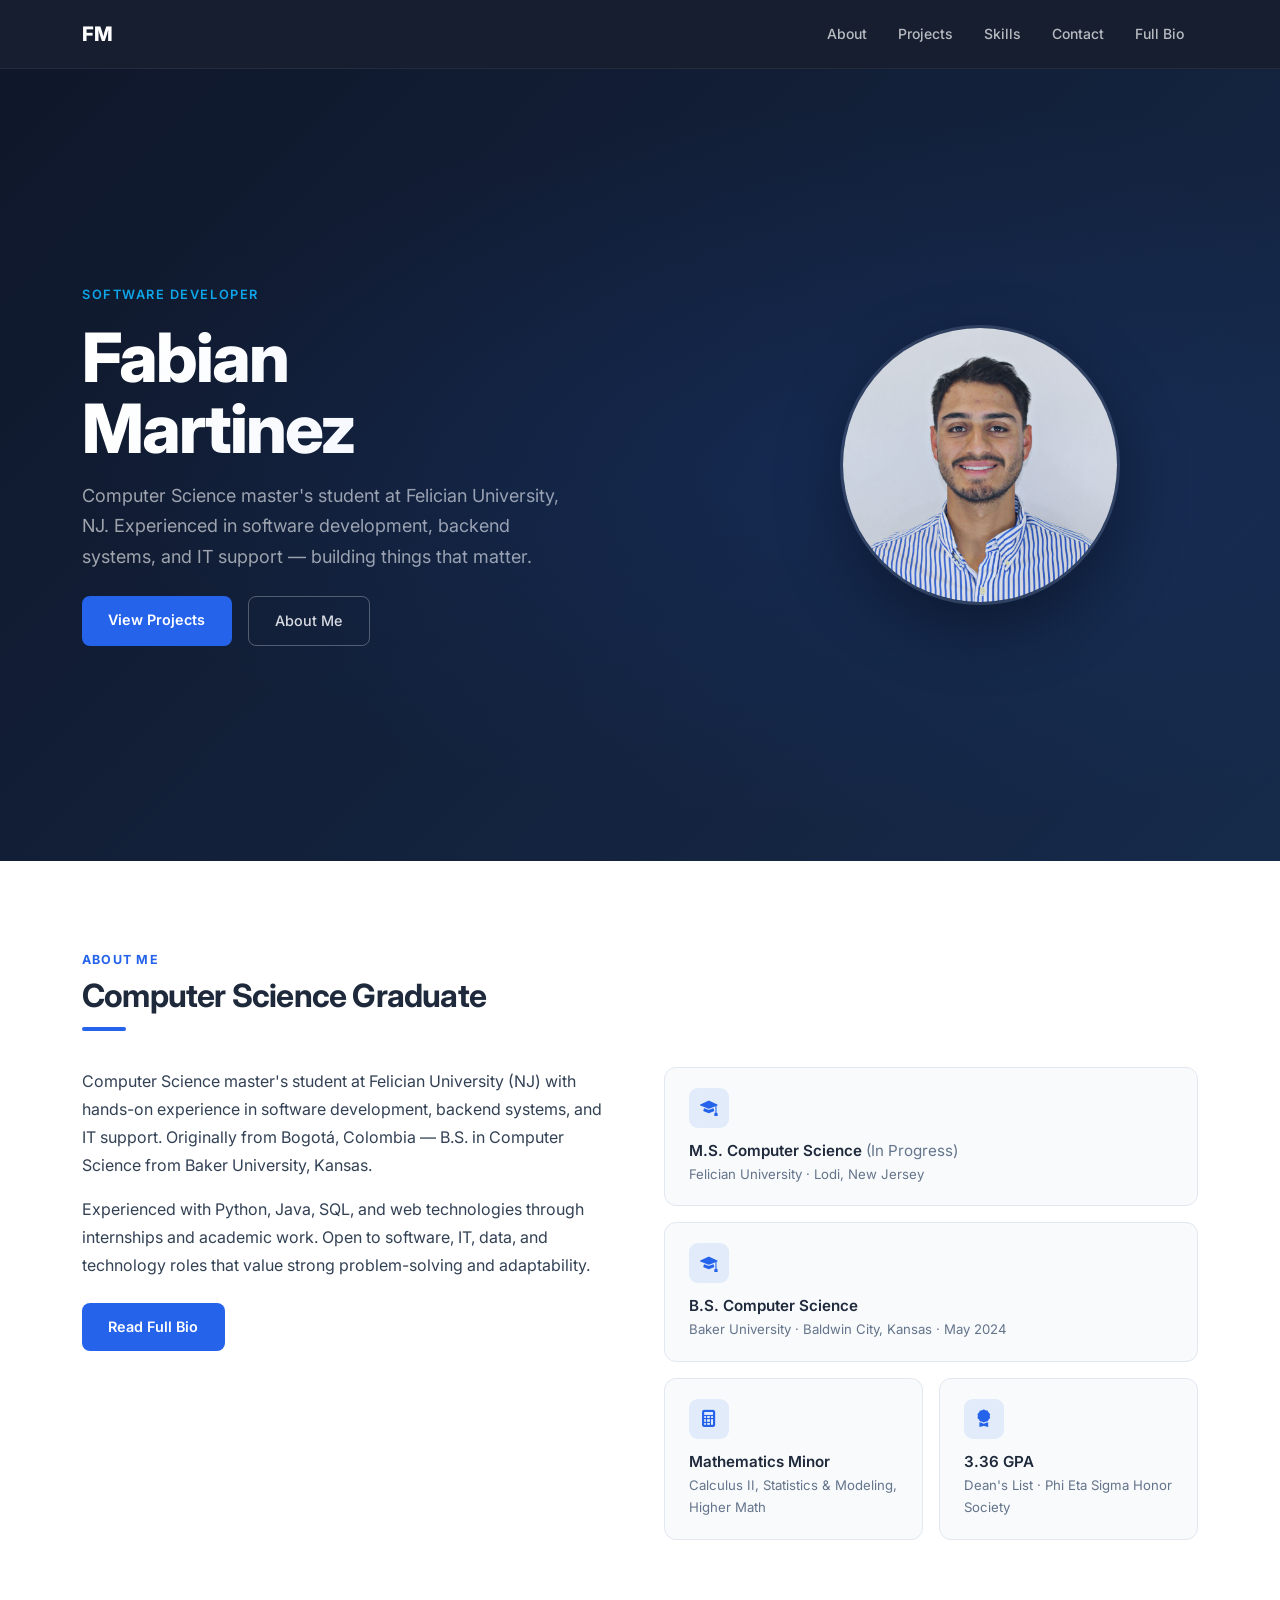
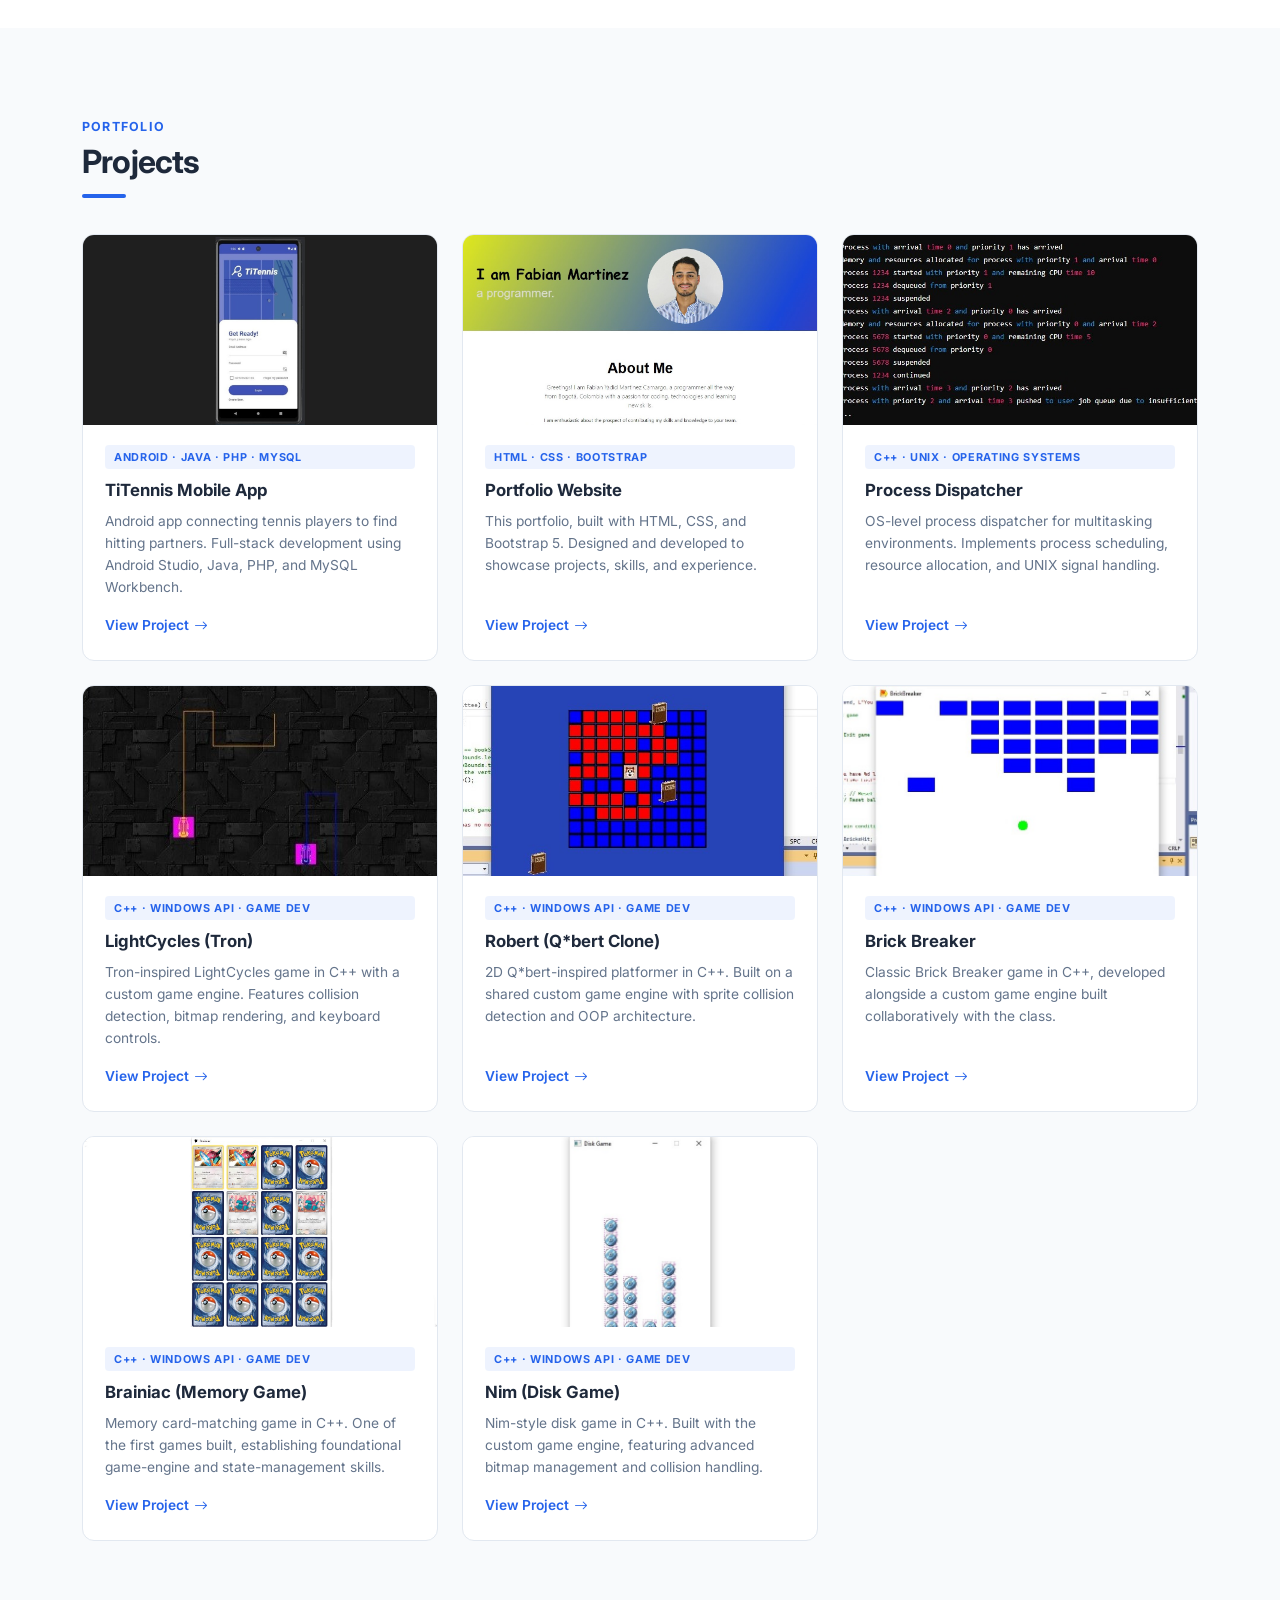
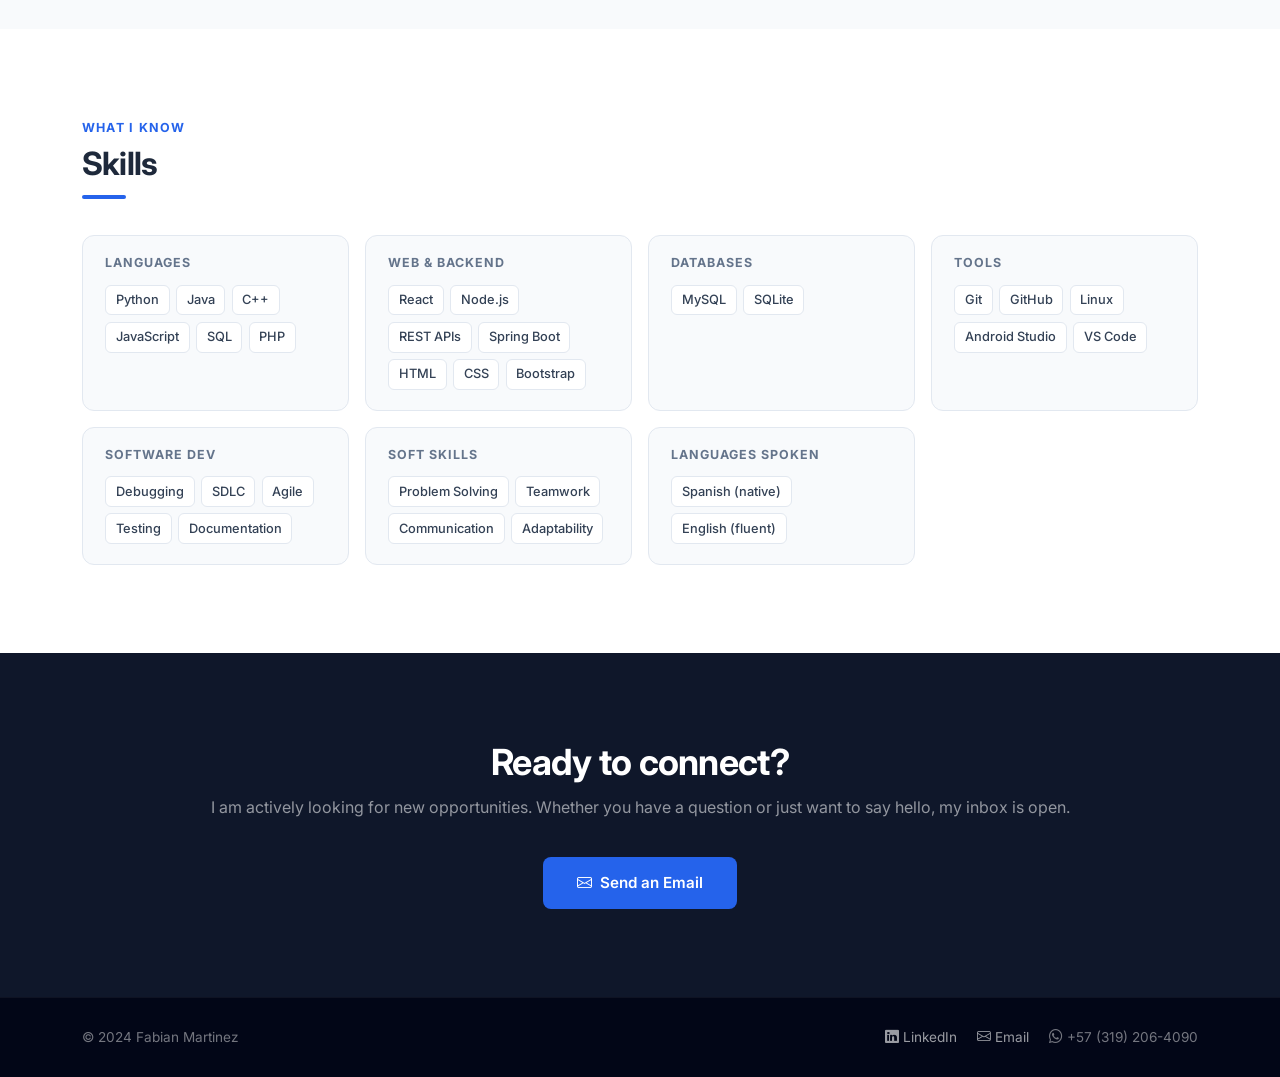
==== index.html @ b70476b0 "Updated Portfolio" ====
<!DOCTYPE html>
<html lang="en">
<head>
  <meta charset="UTF-8">
  <meta name="viewport" content="width=device-width, initial-scale=1.0">
  <title>Fabian Martinez | Software Developer</title>
  <link href="https://cdn.jsdelivr.net/npm/bootstrap@5.3.3/dist/css/bootstrap.min.css" rel="stylesheet"
    integrity="sha384-QWTKZyjpPEjISv5WaRU9OFeRpok6YctnYmDr5pNlyT2bRjXh0JMhjY6hW+ALEwIH" crossorigin="anonymous">
  <link rel="stylesheet" href="https://cdn.jsdelivr.net/npm/bootstrap-icons@1.11.3/font/bootstrap-icons.min.css">
  <link rel="stylesheet" href="./css/style.css">
</head>
<body>

<!-- ── Navbar ─────────────────────────────── -->
<nav class="navbar navbar-expand-lg sticky-top site-nav">
  <div class="container">
    <a class="navbar-brand" href="index.html">FM</a>
    <button class="navbar-toggler border-0" type="button" data-bs-toggle="collapse"
      data-bs-target="#mainNav" aria-controls="mainNav" aria-expanded="false" aria-label="Toggle navigation">
      <span class="navbar-toggler-icon"></span>
    </button>
    <div class="collapse navbar-collapse" id="mainNav">
      <ul class="navbar-nav ms-auto gap-1">
        <li class="nav-item"><a class="nav-link" href="#about">About</a></li>
        <li class="nav-item"><a class="nav-link" href="#projects">Projects</a></li>
        <li class="nav-item"><a class="nav-link" href="#skills">Skills</a></li>
        <li class="nav-item"><a class="nav-link" href="#contact">Contact</a></li>
        <li class="nav-item"><a class="nav-link" href="About.html">Full Bio</a></li>
      </ul>
    </div>
  </div>
</nav>

<!-- ── Hero ──────────────────────────────── -->
<section class="hero" id="home">
  <div class="container">
    <div class="row align-items-center g-5">
      <div class="col-lg-7 order-lg-1 order-2">
        <span class="hero-eyebrow">Software Developer</span>
        <h1>Fabian<br>Martinez</h1>
        <p class="hero-subtitle">Computer Science master's student at Felician University, NJ. Experienced in software development, backend systems, and IT support — building things that matter.</p>
        <div class="d-flex flex-wrap gap-3 mt-4">
          <a href="#projects" class="btn-primary-custom">View Projects</a>
          <a href="About.html" class="btn-outline-custom">About Me</a>
        </div>
      </div>
      <div class="col-lg-5 order-lg-2 order-1 text-center">
        <img src="images/FMartinez.jpg" alt="Fabian Martinez" class="hero-img">
      </div>
    </div>
  </div>
</section>

<!-- ── About ─────────────────────────────── -->
<section class="about-section" id="about">
  <div class="container">
    <span class="section-eyebrow">About Me</span>
    <h2 class="section-title">Computer Science Graduate</h2>
    <div class="section-divider"></div>
    <div class="row g-5 align-items-start">
      <div class="col-lg-6">
        <p class="about-intro">Computer Science master's student at Felician University (NJ) with hands-on experience in software development, backend systems, and IT support. Originally from Bogotá, Colombia — B.S. in Computer Science from Baker University, Kansas.</p>
        <p class="about-intro">Experienced with Python, Java, SQL, and web technologies through internships and academic work. Open to software, IT, data, and technology roles that value strong problem-solving and adaptability.</p>
        <a href="About.html" class="btn-primary-custom mt-2">Read Full Bio</a>
      </div>
      <div class="col-lg-6">
        <div class="row g-3">
          <div class="col-12">
            <div class="credential-card">
              <div class="credential-icon">
                <i class="bi bi-mortarboard-fill"></i>
              </div>
              <h4>M.S. Computer Science <span style="font-weight:400; color:var(--text-muted);">(In Progress)</span></h4>
              <p>Felician University · Lodi, New Jersey</p>
            </div>
          </div>
          <div class="col-12">
            <div class="credential-card">
              <div class="credential-icon">
                <i class="bi bi-mortarboard-fill"></i>
              </div>
              <h4>B.S. Computer Science</h4>
              <p>Baker University · Baldwin City, Kansas · May 2024</p>
            </div>
          </div>
          <div class="col-sm-6">
            <div class="credential-card">
              <div class="credential-icon">
                <i class="bi bi-calculator-fill"></i>
              </div>
              <h4>Mathematics Minor</h4>
              <p>Calculus II, Statistics & Modeling, Higher Math</p>
            </div>
          </div>
          <div class="col-sm-6">
            <div class="credential-card">
              <div class="credential-icon">
                <i class="bi bi-award-fill"></i>
              </div>
              <h4>3.36 GPA</h4>
              <p>Dean's List · Phi Eta Sigma Honor Society</p>
            </div>
          </div>
        </div>
      </div>
    </div>
  </div>
</section>

<!-- ── Projects ───────────────────────────── -->
<section class="projects-section" id="projects">
  <div class="container">
    <span class="section-eyebrow">Portfolio</span>
    <h2 class="section-title">Projects</h2>
    <div class="section-divider"></div>
    <div class="row g-4">

      <!-- TiTennis -->
      <div class="col-sm-6 col-lg-4">
        <div class="project-card">
          <img src="images/TiTenis/login1.jpeg" alt="TiTennis Mobile App" class="project-card-img">
          <div class="project-card-body">
            <span class="project-tag">Android · Java · PHP · MySQL</span>
            <h3>TiTennis Mobile App</h3>
            <p>Android app connecting tennis players to find hitting partners. Full-stack development using Android Studio, Java, PHP, and MySQL Workbench.</p>
            <a href="./App.html" class="project-card-link">View Project <i class="bi bi-arrow-right"></i></a>
          </div>
        </div>
      </div>

      <!-- Portfolio Website -->
      <div class="col-sm-6 col-lg-4">
        <div class="project-card">
          <img src="images/WebPage.jpeg" alt="Portfolio Website" class="project-card-img">
          <div class="project-card-body">
            <span class="project-tag">HTML · CSS · Bootstrap</span>
            <h3>Portfolio Website</h3>
            <p>This portfolio, built with HTML, CSS, and Bootstrap 5. Designed and developed to showcase projects, skills, and experience.</p>
            <a href="./Webpage.html" class="project-card-link">View Project <i class="bi bi-arrow-right"></i></a>
          </div>
        </div>
      </div>

      <!-- Process Dispatcher -->
      <div class="col-sm-6 col-lg-4">
        <div class="project-card">
          <img src="images/Dispatcher.jpeg" alt="Process Dispatcher" class="project-card-img">
          <div class="project-card-body">
            <span class="project-tag">C++ · Unix · Operating Systems</span>
            <h3>Process Dispatcher</h3>
            <p>OS-level process dispatcher for multitasking environments. Implements process scheduling, resource allocation, and UNIX signal handling.</p>
            <a href="./Dispatcher.html" class="project-card-link">View Project <i class="bi bi-arrow-right"></i></a>
          </div>
        </div>
      </div>

      <!-- Tron -->
      <div class="col-sm-6 col-lg-4">
        <div class="project-card">
          <img src="images/Tron.jpeg" alt="LightCycles Game" class="project-card-img">
          <div class="project-card-body">
            <span class="project-tag">C++ · Windows API · Game Dev</span>
            <h3>LightCycles (Tron)</h3>
            <p>Tron-inspired LightCycles game in C++ with a custom game engine. Features collision detection, bitmap rendering, and keyboard controls.</p>
            <a href="./Tron.html" class="project-card-link">View Project <i class="bi bi-arrow-right"></i></a>
          </div>
        </div>
      </div>

      <!-- Robert -->
      <div class="col-sm-6 col-lg-4">
        <div class="project-card">
          <img src="images/Robert.jpeg" alt="Robert Q*bert Clone" class="project-card-img">
          <div class="project-card-body">
            <span class="project-tag">C++ · Windows API · Game Dev</span>
            <h3>Robert (Q*bert Clone)</h3>
            <p>2D Q*bert-inspired platformer in C++. Built on a shared custom game engine with sprite collision detection and OOP architecture.</p>
            <a href="./Robert.html" class="project-card-link">View Project <i class="bi bi-arrow-right"></i></a>
          </div>
        </div>
      </div>

      <!-- Brick -->
      <div class="col-sm-6 col-lg-4">
        <div class="project-card">
          <img src="images/Brick.jpeg" alt="Brick Breaker" class="project-card-img">
          <div class="project-card-body">
            <span class="project-tag">C++ · Windows API · Game Dev</span>
            <h3>Brick Breaker</h3>
            <p>Classic Brick Breaker game in C++, developed alongside a custom game engine built collaboratively with the class.</p>
            <a href="./Brick.html" class="project-card-link">View Project <i class="bi bi-arrow-right"></i></a>
          </div>
        </div>
      </div>

      <!-- Brainiac -->
      <div class="col-sm-6 col-lg-4">
        <div class="project-card">
          <img src="images/match.jpeg" alt="Brainiac Memory Game" class="project-card-img">
          <div class="project-card-body">
            <span class="project-tag">C++ · Windows API · Game Dev</span>
            <h3>Brainiac (Memory Game)</h3>
            <p>Memory card-matching game in C++. One of the first games built, establishing foundational game-engine and state-management skills.</p>
            <a href="./Brainiac.html" class="project-card-link">View Project <i class="bi bi-arrow-right"></i></a>
          </div>
        </div>
      </div>

      <!-- Nim / Disk -->
      <div class="col-sm-6 col-lg-4">
        <div class="project-card">
          <img src="images/disk.jpeg" alt="Nim Disk Game" class="project-card-img">
          <div class="project-card-body">
            <span class="project-tag">C++ · Windows API · Game Dev</span>
            <h3>Nim (Disk Game)</h3>
            <p>Nim-style disk game in C++. Built with the custom game engine, featuring advanced bitmap management and collision handling.</p>
            <a href="./Disk.html" class="project-card-link">View Project <i class="bi bi-arrow-right"></i></a>
          </div>
        </div>
      </div>

    </div>
  </div>
</section>

<!-- ── Skills ─────────────────────────────── -->
<section class="skills-section" id="skills">
  <div class="container">
    <span class="section-eyebrow">What I Know</span>
    <h2 class="section-title">Skills</h2>
    <div class="section-divider"></div>
    <div class="row g-3">
      <div class="col-sm-6 col-lg-3">
        <div class="skill-group">
          <h4>Languages</h4>
          <ul class="skill-list">
            <li>Python</li><li>Java</li><li>C++</li><li>JavaScript</li><li>SQL</li><li>PHP</li>
          </ul>
        </div>
      </div>
      <div class="col-sm-6 col-lg-3">
        <div class="skill-group">
          <h4>Web & Backend</h4>
          <ul class="skill-list">
            <li>React</li><li>Node.js</li><li>REST APIs</li><li>Spring Boot</li><li>HTML</li><li>CSS</li><li>Bootstrap</li>
          </ul>
        </div>
      </div>
      <div class="col-sm-6 col-lg-3">
        <div class="skill-group">
          <h4>Databases</h4>
          <ul class="skill-list">
            <li>MySQL</li><li>SQLite</li>
          </ul>
        </div>
      </div>
      <div class="col-sm-6 col-lg-3">
        <div class="skill-group">
          <h4>Tools</h4>
          <ul class="skill-list">
            <li>Git</li><li>GitHub</li><li>Linux</li><li>Android Studio</li><li>VS Code</li>
          </ul>
        </div>
      </div>
      <div class="col-sm-6 col-lg-3">
        <div class="skill-group">
          <h4>Software Dev</h4>
          <ul class="skill-list">
            <li>Debugging</li><li>SDLC</li><li>Agile</li><li>Testing</li><li>Documentation</li>
          </ul>
        </div>
      </div>
      <div class="col-sm-6 col-lg-3">
        <div class="skill-group">
          <h4>Soft Skills</h4>
          <ul class="skill-list">
            <li>Problem Solving</li><li>Teamwork</li><li>Communication</li><li>Adaptability</li>
          </ul>
        </div>
      </div>
      <div class="col-sm-6 col-lg-3">
        <div class="skill-group">
          <h4>Languages Spoken</h4>
          <ul class="skill-list">
            <li>Spanish (native)</li><li>English (fluent)</li>
          </ul>
        </div>
      </div>
    </div>
  </div>
</section>

<!-- ── Contact ────────────────────────────── -->
<section class="contact-section" id="contact">
  <div class="container">
    <h2>Ready to connect?</h2>
    <p>I am actively looking for new opportunities. Whether you have a question or just want to say hello, my inbox is open.</p>
    <a href="mailto:fabianmartinezcamargo81@gmail.com" class="btn-contact">
      <i class="bi bi-envelope me-2"></i>Send an Email
    </a>
  </div>
</section>

<!-- ── Footer ─────────────────────────────── -->
<footer class="site-footer">
  <div class="container">
    <div class="footer-grid">
      <span>© 2024 Fabian Martinez</span>
      <div class="footer-links">
        <a href="https://www.linkedin.com/in/fabian-martinez-camargo-32357427b" target="_blank" rel="noopener">
          <i class="bi bi-linkedin me-1"></i>LinkedIn
        </a>
        <a href="mailto:fabianmartinezcamargo81@gmail.com">
          <i class="bi bi-envelope me-1"></i>Email
        </a>
        <span><i class="bi bi-whatsapp me-1"></i>+57 (319) 206-4090</span>
      </div>
    </div>
  </div>
</footer>

<script src="https://cdn.jsdelivr.net/npm/bootstrap@5.3.3/dist/js/bootstrap.bundle.min.js"
  integrity="sha384-YvpcrYf0tY3lHB60NNkmXc4s9bIOgUxi8T/jzmmbgxkiMr+9iS1YDKl5bDXQP5" crossorigin="anonymous"></script>
</body>
</html>
---- css/style.css ----
@import url('https://fonts.googleapis.com/css2?family=Inter:wght@300;400;500;600;700;800&family=Fira+Code:wght@400;500&display=swap');

/* ── Variables ─────────────────────────────── */
:root {
  --primary:      #2563eb;
  --primary-dark: #1d4ed8;
  --accent:       #0ea5e9;
  --dark:         #0f172a;
  --dark-2:       #1e293b;
  --text:         #334155;
  --text-muted:   #64748b;
  --bg:           #ffffff;
  --bg-alt:       #f8fafc;
  --border:       #e2e8f0;
  --radius:       0.75rem;
  --shadow-sm:    0 1px 3px rgba(0,0,0,.08), 0 1px 2px rgba(0,0,0,.04);
  --shadow:       0 4px 6px rgba(0,0,0,.07), 0 2px 4px rgba(0,0,0,.04);
  --shadow-lg:    0 10px 25px rgba(0,0,0,.1), 0 4px 10px rgba(0,0,0,.05);
  --transition:   0.2s ease;
}

/* ── Base ──────────────────────────────────── */
*, *::before, *::after { box-sizing: border-box; }
html { scroll-behavior: smooth; }

body {
  font-family: 'Inter', system-ui, sans-serif;
  color: var(--text);
  background: var(--bg);
  line-height: 1.7;
  -webkit-font-smoothing: antialiased;
}

/* ── Navbar ────────────────────────────────── */
.site-nav {
  background: rgba(15, 23, 42, 0.97);
  backdrop-filter: blur(8px);
  border-bottom: 1px solid rgba(255,255,255,.06);
  padding: 0.75rem 0;
  z-index: 1030;
}

.site-nav .navbar-brand {
  font-weight: 800;
  font-size: 1.25rem;
  color: #fff !important;
  letter-spacing: -0.02em;
}

.site-nav .nav-link {
  color: rgba(255,255,255,.7) !important;
  font-size: 0.875rem;
  font-weight: 500;
  padding: 0.4rem 0.85rem !important;
  border-radius: 6px;
  transition: color var(--transition), background var(--transition);
}

.site-nav .nav-link:hover {
  color: #fff !important;
  background: rgba(255,255,255,.08);
}

/* ── Hero Section ─────────────────────────── */
.hero {
  background: linear-gradient(135deg, #0f172a 0%, #162a4a 50%, #0f172a 100%);
  background-size: 200% 200%;
  animation: hero-gradient 14s ease infinite;
  min-height: 88vh;
  display: flex;
  align-items: center;
  padding: 5rem 0;
  position: relative;
  overflow: hidden;
}

.hero::before {
  content: '';
  position: absolute;
  inset: 0;
  background: radial-gradient(ellipse at 70% 50%, rgba(37,99,235,.12) 0%, transparent 65%);
  pointer-events: none;
}

@keyframes hero-gradient {
  0%   { background-position: 0% 50%; }
  50%  { background-position: 100% 50%; }
  100% { background-position: 0% 50%; }
}

.hero-eyebrow {
  color: var(--accent);
  font-size: 0.8rem;
  font-weight: 600;
  letter-spacing: 0.12em;
  text-transform: uppercase;
  margin-bottom: 1rem;
  display: block;
}

.hero h1 {
  font-size: clamp(2.5rem, 5.5vw, 4.25rem);
  font-weight: 800;
  color: #fff;
  line-height: 1.05;
  letter-spacing: -0.03em;
  margin: 0;
}

.hero .hero-subtitle {
  font-size: clamp(0.95rem, 1.8vw, 1.125rem);
  color: rgba(255,255,255,.6);
  font-weight: 400;
  margin-top: 1rem;
  max-width: 480px;
  line-height: 1.7;
}

.hero-img {
  width: 240px;
  height: 240px;
  object-fit: cover;
  border-radius: 50%;
  border: 3px solid rgba(255,255,255,.12);
  box-shadow: 0 24px 64px rgba(0,0,0,.45);
}

@media (min-width: 992px) {
  .hero-img { width: 280px; height: 280px; }
}

/* ── Shared Button Styles ─────────────────── */
.btn-primary-custom {
  display: inline-block;
  background: var(--primary);
  color: #fff !important;
  border: none;
  padding: 0.72rem 1.65rem;
  border-radius: 8px;
  font-weight: 600;
  font-size: 0.9rem;
  text-decoration: none;
  transition: background var(--transition), transform var(--transition), box-shadow var(--transition);
}

.btn-primary-custom:hover {
  background: var(--primary-dark);
  transform: translateY(-1px);
  box-shadow: 0 4px 14px rgba(37,99,235,.35);
}

.btn-outline-custom {
  display: inline-block;
  background: transparent;
  color: rgba(255,255,255,.85) !important;
  border: 1px solid rgba(255,255,255,.28);
  padding: 0.72rem 1.65rem;
  border-radius: 8px;
  font-weight: 500;
  font-size: 0.9rem;
  text-decoration: none;
  transition: background var(--transition), border-color var(--transition);
}

.btn-outline-custom:hover {
  background: rgba(255,255,255,.09);
  border-color: rgba(255,255,255,.5);
  color: #fff !important;
}

.btn-github-custom {
  display: inline-flex;
  align-items: center;
  gap: 0.5rem;
  background: rgba(255,255,255,.08);
  color: rgba(255,255,255,.85) !important;
  border: 1px solid rgba(255,255,255,.18);
  padding: 0.6rem 1.35rem;
  border-radius: 8px;
  font-weight: 500;
  font-size: 0.875rem;
  text-decoration: none;
  transition: background var(--transition);
}

.btn-github-custom:hover {
  background: rgba(255,255,255,.15);
  color: #fff !important;
}

.btn-back-custom {
  display: inline-flex;
  align-items: center;
  gap: 0.4rem;
  color: rgba(255,255,255,.65) !important;
  text-decoration: none;
  font-size: 0.875rem;
  font-weight: 500;
  padding: 0.4rem 0;
  transition: color var(--transition);
  margin-bottom: 1.5rem;
}

.btn-back-custom:hover { color: #fff !important; }

/* ── Section Shared ───────────────────────── */
.section-eyebrow {
  display: block;
  color: var(--primary);
  font-size: 0.78rem;
  font-weight: 700;
  letter-spacing: 0.1em;
  text-transform: uppercase;
  margin-bottom: 0.4rem;
}

.section-title {
  font-size: clamp(1.5rem, 3vw, 2rem);
  font-weight: 700;
  color: var(--dark-2);
  letter-spacing: -0.025em;
  margin-bottom: 0;
}

.section-divider {
  width: 44px;
  height: 4px;
  background: var(--primary);
  border-radius: 2px;
  margin: 0.75rem 0 2.25rem;
}

/* ── About Section (index) ───────────────── */
.about-section {
  background: var(--bg);
  padding: 5.5rem 0;
}

.about-intro {
  font-size: 1rem;
  color: var(--text);
  line-height: 1.75;
}

.credential-card {
  background: var(--bg-alt);
  border: 1px solid var(--border);
  border-radius: var(--radius);
  padding: 1.25rem 1.5rem;
  height: 100%;
  transition: box-shadow var(--transition), transform var(--transition);
}

.credential-card:hover {
  box-shadow: var(--shadow-lg);
  transform: translateY(-2px);
}

.credential-icon {
  width: 40px;
  height: 40px;
  background: rgba(37,99,235,.1);
  border-radius: 9px;
  display: flex;
  align-items: center;
  justify-content: center;
  color: var(--primary);
  font-size: 1.1rem;
  margin-bottom: 0.85rem;
  flex-shrink: 0;
}

.credential-card h4 {
  font-size: 0.95rem;
  font-weight: 600;
  color: var(--dark-2);
  margin-bottom: 0.2rem;
}

.credential-card p {
  font-size: 0.825rem;
  color: var(--text-muted);
  margin: 0;
}

/* ── Projects Section ─────────────────────── */
.projects-section {
  background: var(--bg-alt);
  padding: 5.5rem 0;
}

.project-card {
  background: var(--bg);
  border: 1px solid var(--border);
  border-radius: var(--radius);
  overflow: hidden;
  height: 100%;
  display: flex;
  flex-direction: column;
  transition: box-shadow var(--transition), transform var(--transition);
}

.project-card:hover {
  box-shadow: var(--shadow-lg);
  transform: translateY(-3px);
}

.project-card-img {
  width: 100%;
  height: 190px;
  object-fit: cover;
  object-position: top center;
  display: block;
}

.project-card-body {
  padding: 1.25rem 1.4rem 1.4rem;
  flex: 1;
  display: flex;
  flex-direction: column;
}

.project-tag {
  display: inline-block;
  font-size: 0.68rem;
  font-weight: 700;
  letter-spacing: 0.06em;
  text-transform: uppercase;
  color: var(--primary);
  background: rgba(37,99,235,.08);
  padding: 0.18rem 0.55rem;
  border-radius: 4px;
  margin-bottom: 0.7rem;
}

.project-card-body h3 {
  font-size: 1.05rem;
  font-weight: 700;
  color: var(--dark-2);
  margin-bottom: 0.5rem;
  line-height: 1.3;
}

.project-card-body p {
  font-size: 0.86rem;
  color: var(--text-muted);
  flex: 1;
  margin-bottom: 1rem;
  line-height: 1.6;
}

.project-card-link {
  color: var(--primary);
  font-size: 0.86rem;
  font-weight: 600;
  text-decoration: none;
  display: inline-flex;
  align-items: center;
  gap: 0.3rem;
  transition: gap var(--transition), color var(--transition);
}

.project-card-link:hover {
  color: var(--primary-dark);
  gap: 0.55rem;
}

/* ── Skills Section ───────────────────────── */
.skills-section {
  background: var(--bg);
  padding: 5.5rem 0;
}

.skill-group {
  background: var(--bg-alt);
  border: 1px solid var(--border);
  border-radius: var(--radius);
  padding: 1.25rem 1.4rem;
  height: 100%;
}

.skill-group h4 {
  font-size: 0.78rem;
  font-weight: 700;
  color: var(--text-muted);
  text-transform: uppercase;
  letter-spacing: 0.08em;
  margin-bottom: 0.85rem;
}

.skill-list {
  list-style: none;
  padding: 0;
  margin: 0;
  display: flex;
  flex-wrap: wrap;
  gap: 0.4rem;
}

.skill-list li {
  background: var(--bg);
  border: 1px solid var(--border);
  border-radius: 6px;
  padding: 0.22rem 0.6rem;
  font-size: 0.8rem;
  color: var(--text);
  font-weight: 500;
}

/* ── Contact Section ──────────────────────── */
.contact-section {
  background: var(--dark);
  padding: 5.5rem 0;
  text-align: center;
}

.contact-section h2 {
  color: #fff;
  font-size: clamp(1.6rem, 3vw, 2.25rem);
  font-weight: 700;
  letter-spacing: -0.02em;
  margin-bottom: 0.6rem;
}

.contact-section p {
  color: rgba(255,255,255,.55);
  font-size: 1rem;
  margin-bottom: 2.25rem;
}

.btn-contact {
  display: inline-block;
  background: var(--primary);
  color: #fff !important;
  border: none;
  padding: 0.8rem 2.1rem;
  border-radius: 8px;
  font-weight: 600;
  font-size: 0.95rem;
  text-decoration: none;
  transition: background var(--transition), transform var(--transition), box-shadow var(--transition);
}

.btn-contact:hover {
  background: var(--primary-dark);
  transform: translateY(-1px);
  box-shadow: 0 4px 14px rgba(37,99,235,.4);
}

/* ── Site Footer ─────────────────────────── */
.site-footer {
  background: #020617;
  color: rgba(255,255,255,.45);
  padding: 1.75rem 0;
  border-top: 1px solid rgba(255,255,255,.05);
  font-size: 0.85rem;
}

.site-footer a {
  color: rgba(255,255,255,.6);
  text-decoration: none;
  transition: color var(--transition);
}

.site-footer a:hover { color: #fff; }

.footer-grid {
  display: flex;
  flex-wrap: wrap;
  justify-content: space-between;
  align-items: center;
  gap: 0.75rem;
}

.footer-links {
  display: flex;
  flex-wrap: wrap;
  gap: 1.25rem;
  align-items: center;
}

/* ── Page Hero (project + about pages) ────── */
.page-hero {
  background: linear-gradient(135deg, #0f172a 0%, #162a4a 100%);
  padding: 3rem 0 2.5rem;
  color: #fff;
}

.page-hero h1 {
  font-size: clamp(1.75rem, 4vw, 2.75rem);
  font-weight: 700;
  color: #fff;
  letter-spacing: -0.025em;
  margin-bottom: 0.65rem;
  line-height: 1.15;
}

.page-hero .lead {
  color: rgba(255,255,255,.62);
  font-size: 0.95rem;
  max-width: 580px;
  line-height: 1.7;
}

.page-hero-img {
  width: 100%;
  max-height: 300px;
  object-fit: cover;
  object-position: top;
  border-radius: var(--radius);
  box-shadow: 0 20px 50px rgba(0,0,0,.4);
}

/* ── Content Section (project pages) ────── */
.content-section {
  padding: 4rem 0;
  background: var(--bg);
}

.content-section h3.section-label {
  font-size: 0.78rem;
  font-weight: 700;
  text-transform: uppercase;
  letter-spacing: 0.09em;
  color: var(--text-muted);
  border-bottom: 1px solid var(--border);
  padding-bottom: 0.65rem;
  margin-bottom: 1.5rem;
}

.skills-dl dt {
  font-weight: 600;
  color: var(--dark-2);
  font-size: 0.925rem;
  margin-top: 1.1rem;
  margin-bottom: 0.25rem;
}

.skills-dl dd {
  color: var(--text-muted);
  font-size: 0.875rem;
  margin-left: 0;
  line-height: 1.65;
  margin-bottom: 0.2rem;
}

/* ── Code Block (Dispatcher page) ────────── */
.code-section {
  background: #0d1117;
  padding: 3.5rem 0;
}

.code-section h2 {
  color: #fff;
  font-size: 1.1rem;
  font-weight: 700;
  margin-bottom: 1.25rem;
  letter-spacing: -0.01em;
}

.code-section pre {
  background: #161b22;
  border: 1px solid rgba(255,255,255,.08);
  border-radius: var(--radius);
  padding: 1.5rem;
  overflow-x: auto;
  font-size: 0.77rem;
  line-height: 1.75;
  margin: 0;
}

.code-section code {
  color: #c9d1d9;
  font-family: 'Fira Code', 'Consolas', 'Courier New', monospace;
}

/* ── Gallery (App page) ─────────────────── */
.gallery-section {
  background: var(--bg-alt);
  padding: 4rem 0;
}

.gallery-section h3.section-label {
  font-size: 0.78rem;
  font-weight: 700;
  text-transform: uppercase;
  letter-spacing: 0.09em;
  color: var(--text-muted);
  border-bottom: 1px solid var(--border);
  padding-bottom: 0.65rem;
  margin-bottom: 1.5rem;
}

.gallery-card {
  background: var(--bg);
  border: 1px solid var(--border);
  border-radius: var(--radius);
  overflow: hidden;
  box-shadow: var(--shadow-sm);
  transition: box-shadow var(--transition), transform var(--transition);
}

.gallery-card:hover {
  box-shadow: var(--shadow-lg);
  transform: translateY(-2px);
}

.gallery-card img {
  width: 100%;
  height: 210px;
  object-fit: cover;
  display: block;
}

.gallery-card .gallery-caption {
  padding: 0.7rem 0.9rem;
  font-size: 0.8rem;
  color: var(--text-muted);
  font-weight: 500;
}

/* ── About Page ──────────────────────────── */
.about-page-content {
  padding: 4rem 0;
}

.about-page-content h2.edu-title {
  font-size: 1.25rem;
  font-weight: 700;
  color: var(--dark-2);
  letter-spacing: -0.01em;
  margin-bottom: 0.15rem;
}

.about-page-content .edu-date {
  font-size: 0.8rem;
  color: var(--text-muted);
  margin-bottom: 0.6rem;
}

.about-page-content p {
  font-size: 0.9rem;
  color: var(--text);
  line-height: 1.75;
}

.about-page-content hr {
  border-color: var(--border);
  margin: 1.75rem 0;
}

.about-section-label {
  font-size: 0.75rem;
  font-weight: 700;
  text-transform: uppercase;
  letter-spacing: 0.09em;
  color: var(--text-muted);
  border-bottom: 1px solid var(--border);
  padding-bottom: 0.6rem;
  margin: 2.25rem 0 1.25rem;
}

.about-page-content dt {
  font-weight: 600;
  color: var(--dark-2);
  font-size: 0.9rem;
  margin-top: 0.85rem;
}

.about-page-content dd {
  color: var(--text-muted);
  font-size: 0.875rem;
  margin-left: 0;
  margin-bottom: 0.25rem;
}

.about-page-content .honors-table {
  width: 100%;
  font-size: 0.875rem;
  border-collapse: collapse;
}

.about-page-content .honors-table td {
  padding: 0.6rem 0;
  border-bottom: 1px solid var(--border);
  color: var(--text);
  vertical-align: top;
}

.about-page-content .honors-table td:last-child {
  color: var(--text-muted);
  text-align: right;
  white-space: nowrap;
  padding-left: 1rem;
}

.hobbies-list {
  list-style: none;
  padding: 0;
  display: flex;
  flex-wrap: wrap;
  gap: 0.5rem;
  margin: 0;
}

.hobbies-list li {
  background: var(--bg-alt);
  border: 1px solid var(--border);
  border-radius: 20px;
  padding: 0.3rem 0.9rem;
  font-size: 0.82rem;
  color: var(--text);
  font-weight: 500;
}

/* Sidebar */
.sidebar-card {
  background: var(--bg-alt);
  border: 1px solid var(--border);
  border-radius: var(--radius);
  padding: 1.25rem 1.4rem;
  margin-bottom: 1.25rem;
  position: sticky;
  top: 5rem;
}

.sidebar-card h4 {
  font-size: 0.75rem;
  font-weight: 700;
  text-transform: uppercase;
  letter-spacing: 0.09em;
  color: var(--text-muted);
  margin-bottom: 1rem;
}

.sidebar-highlight {
  display: flex;
  gap: 0.75rem;
  align-items: flex-start;
  padding: 0.75rem 0;
  border-top: 1px solid var(--border);
  text-decoration: none;
}

.sidebar-highlight img {
  width: 64px;
  height: 44px;
  object-fit: cover;
  border-radius: 6px;
  flex-shrink: 0;
}

.sidebar-highlight h6 {
  font-size: 0.8rem;
  font-weight: 600;
  color: var(--dark-2);
  margin: 0 0 0.2rem;
  line-height: 1.35;
}

.sidebar-highlight small {
  color: var(--text-muted);
  font-size: 0.73rem;
}

.sidebar-archive a {
  display: block;
  color: var(--primary);
  font-size: 0.85rem;
  text-decoration: none;
  padding: 0.3rem 0;
  border-top: 1px solid var(--border);
  transition: color var(--transition);
}

.sidebar-archive a:first-child { border-top: none; }
.sidebar-archive a:hover { color: var(--primary-dark); }
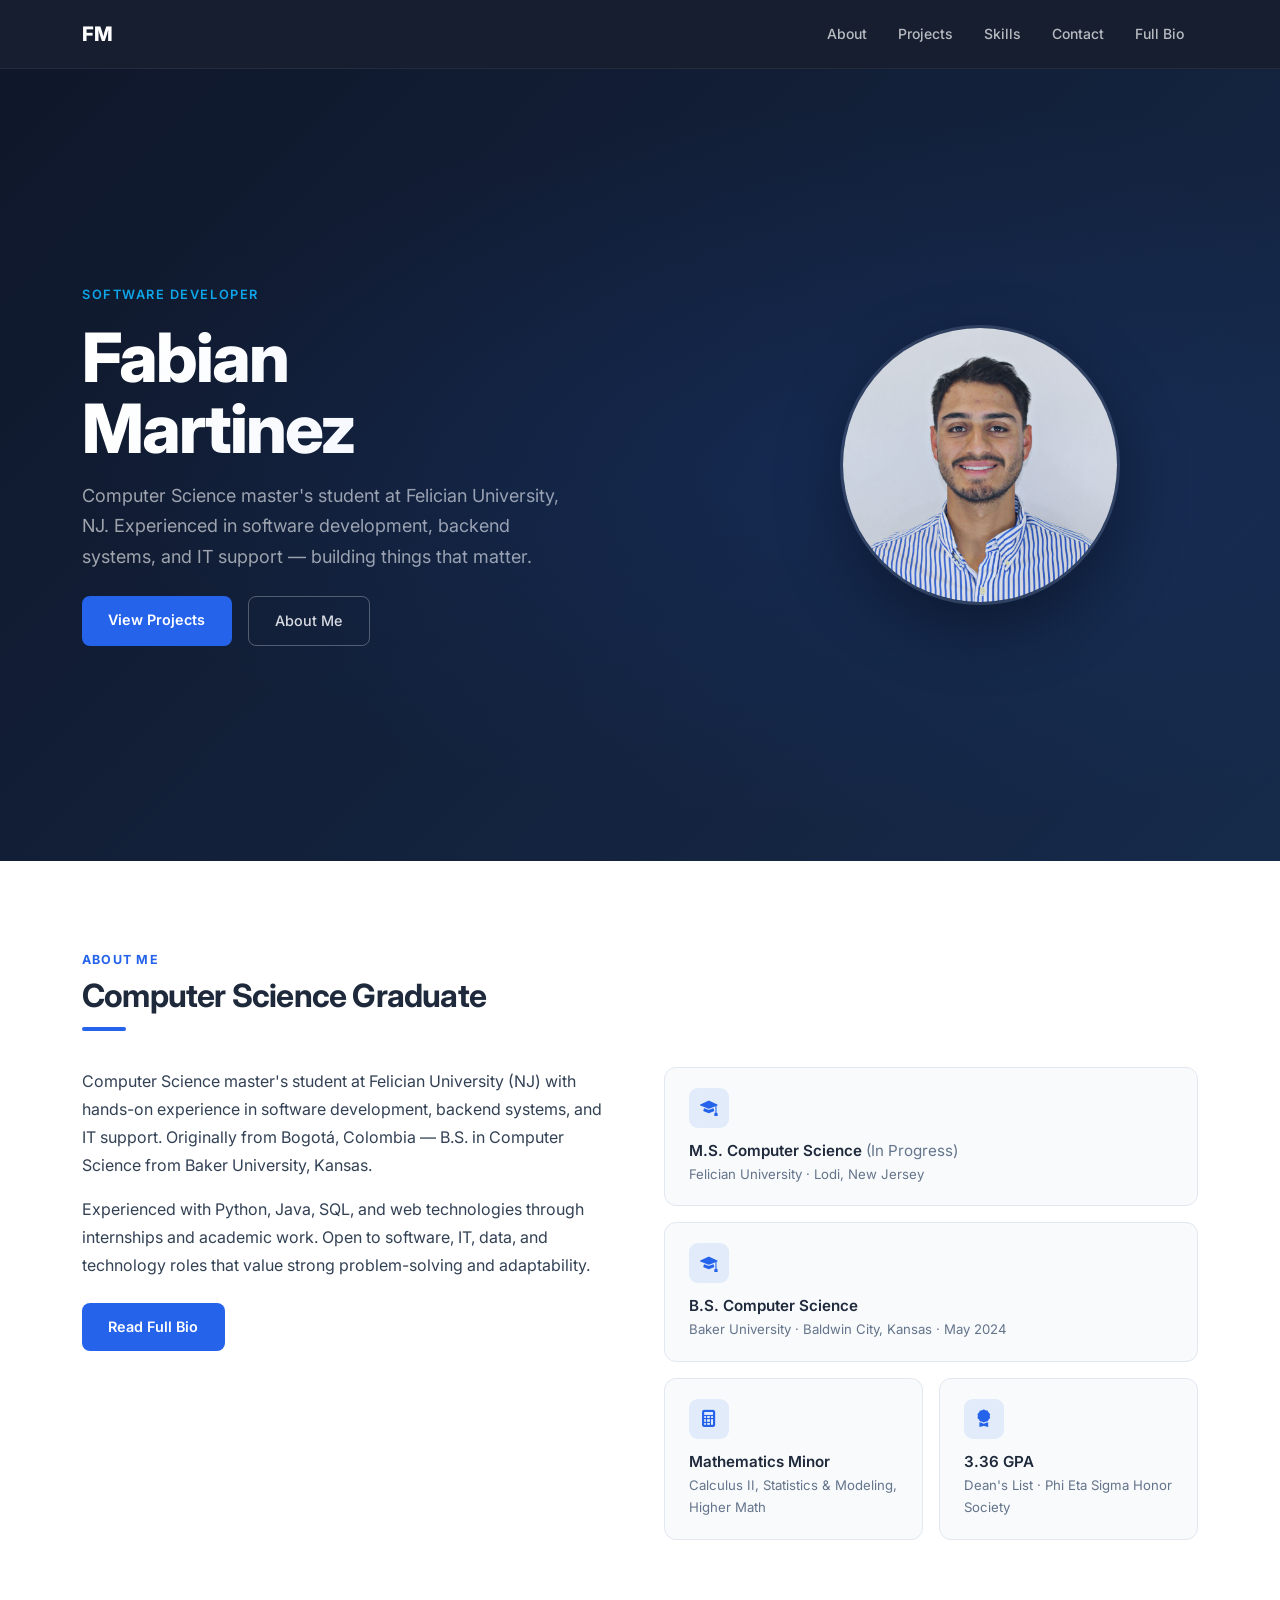
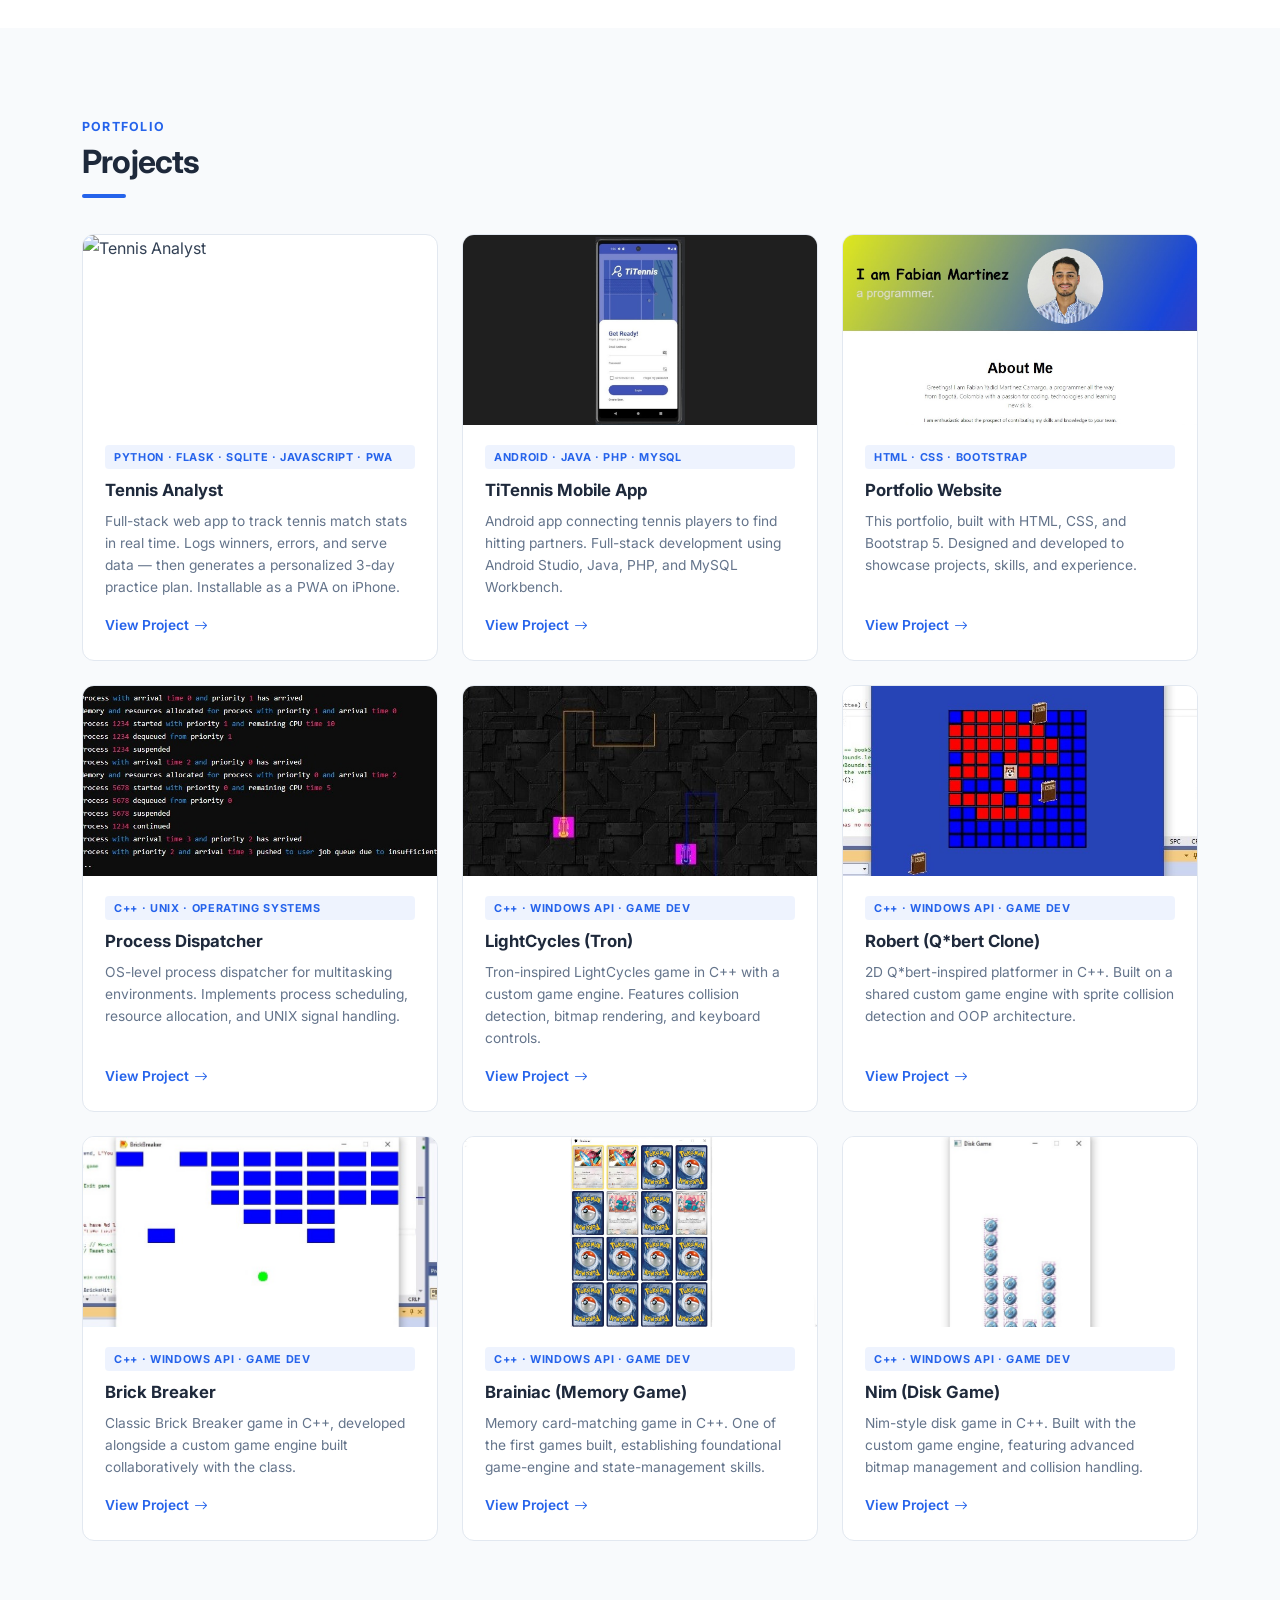
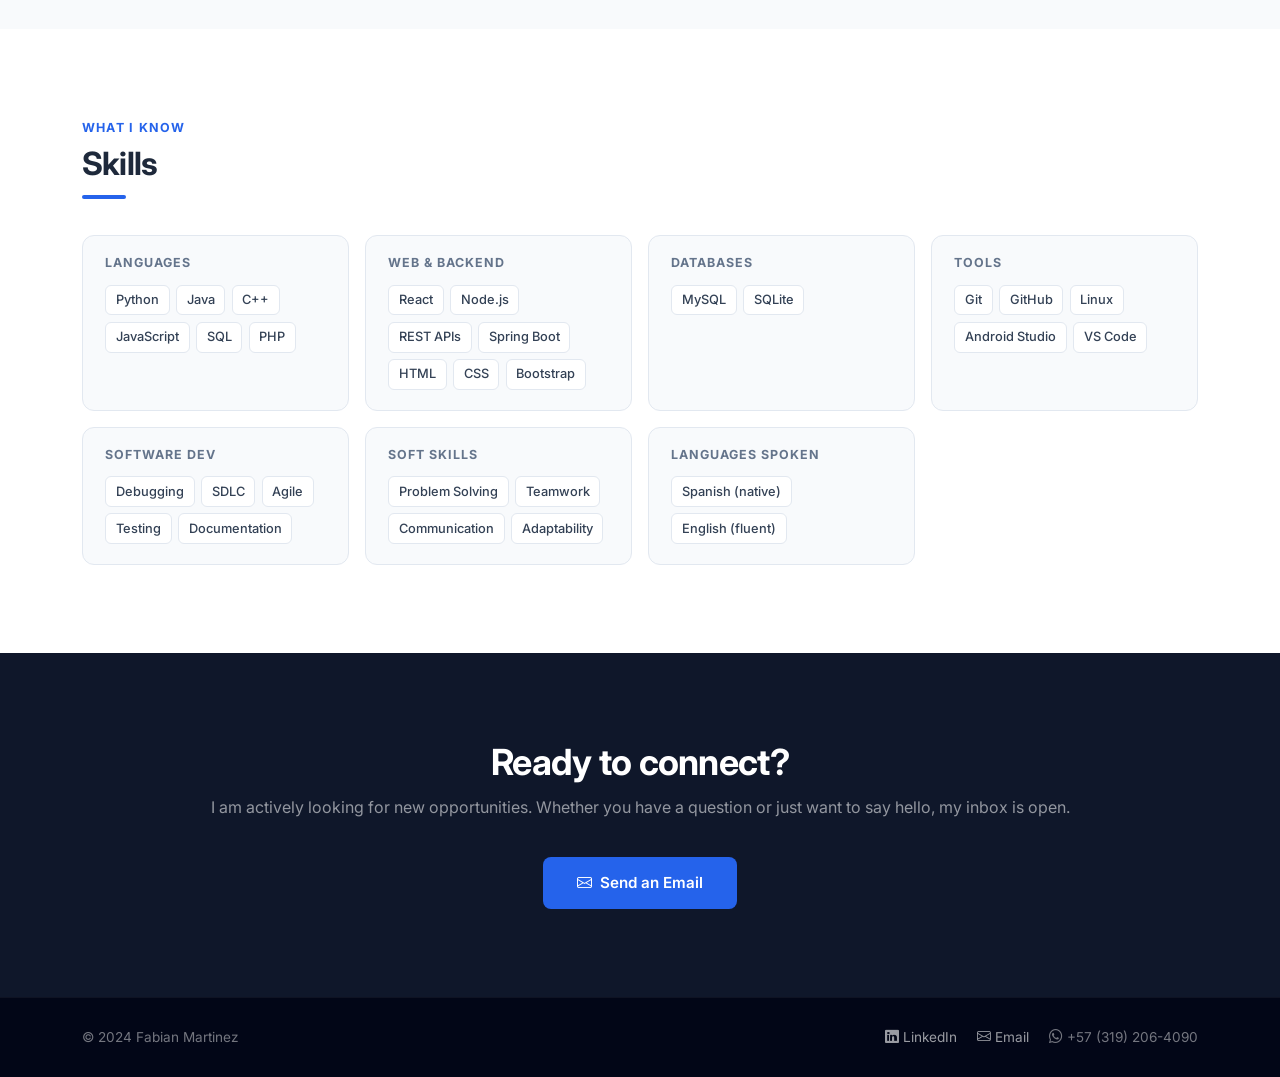
==== commit de4b13f5: "Add Tennis Analyst project" ====
--- a/index.html
+++ b/index.html
@@ -115,6 +115,19 @@
     <div class="section-divider"></div>
     <div class="row g-4">
 
+      <!-- Tennis Analyst -->
+      <div class="col-sm-6 col-lg-4">
+        <div class="project-card">
+          <img src="images/TennisAnalyst.png" alt="Tennis Analyst" class="project-card-img">
+          <div class="project-card-body">
+            <span class="project-tag">Python · Flask · SQLite · JavaScript · PWA</span>
+            <h3>Tennis Analyst</h3>
+            <p>Full-stack web app to track tennis match stats in real time. Logs winners, errors, and serve data — then generates a personalized 3-day practice plan. Installable as a PWA on iPhone.</p>
+            <a href="./TennisAnalyst.html" class="project-card-link">View Project <i class="bi bi-arrow-right"></i></a>
+          </div>
+        </div>
+      </div>
+
       <!-- TiTennis -->
       <div class="col-sm-6 col-lg-4">
         <div class="project-card">
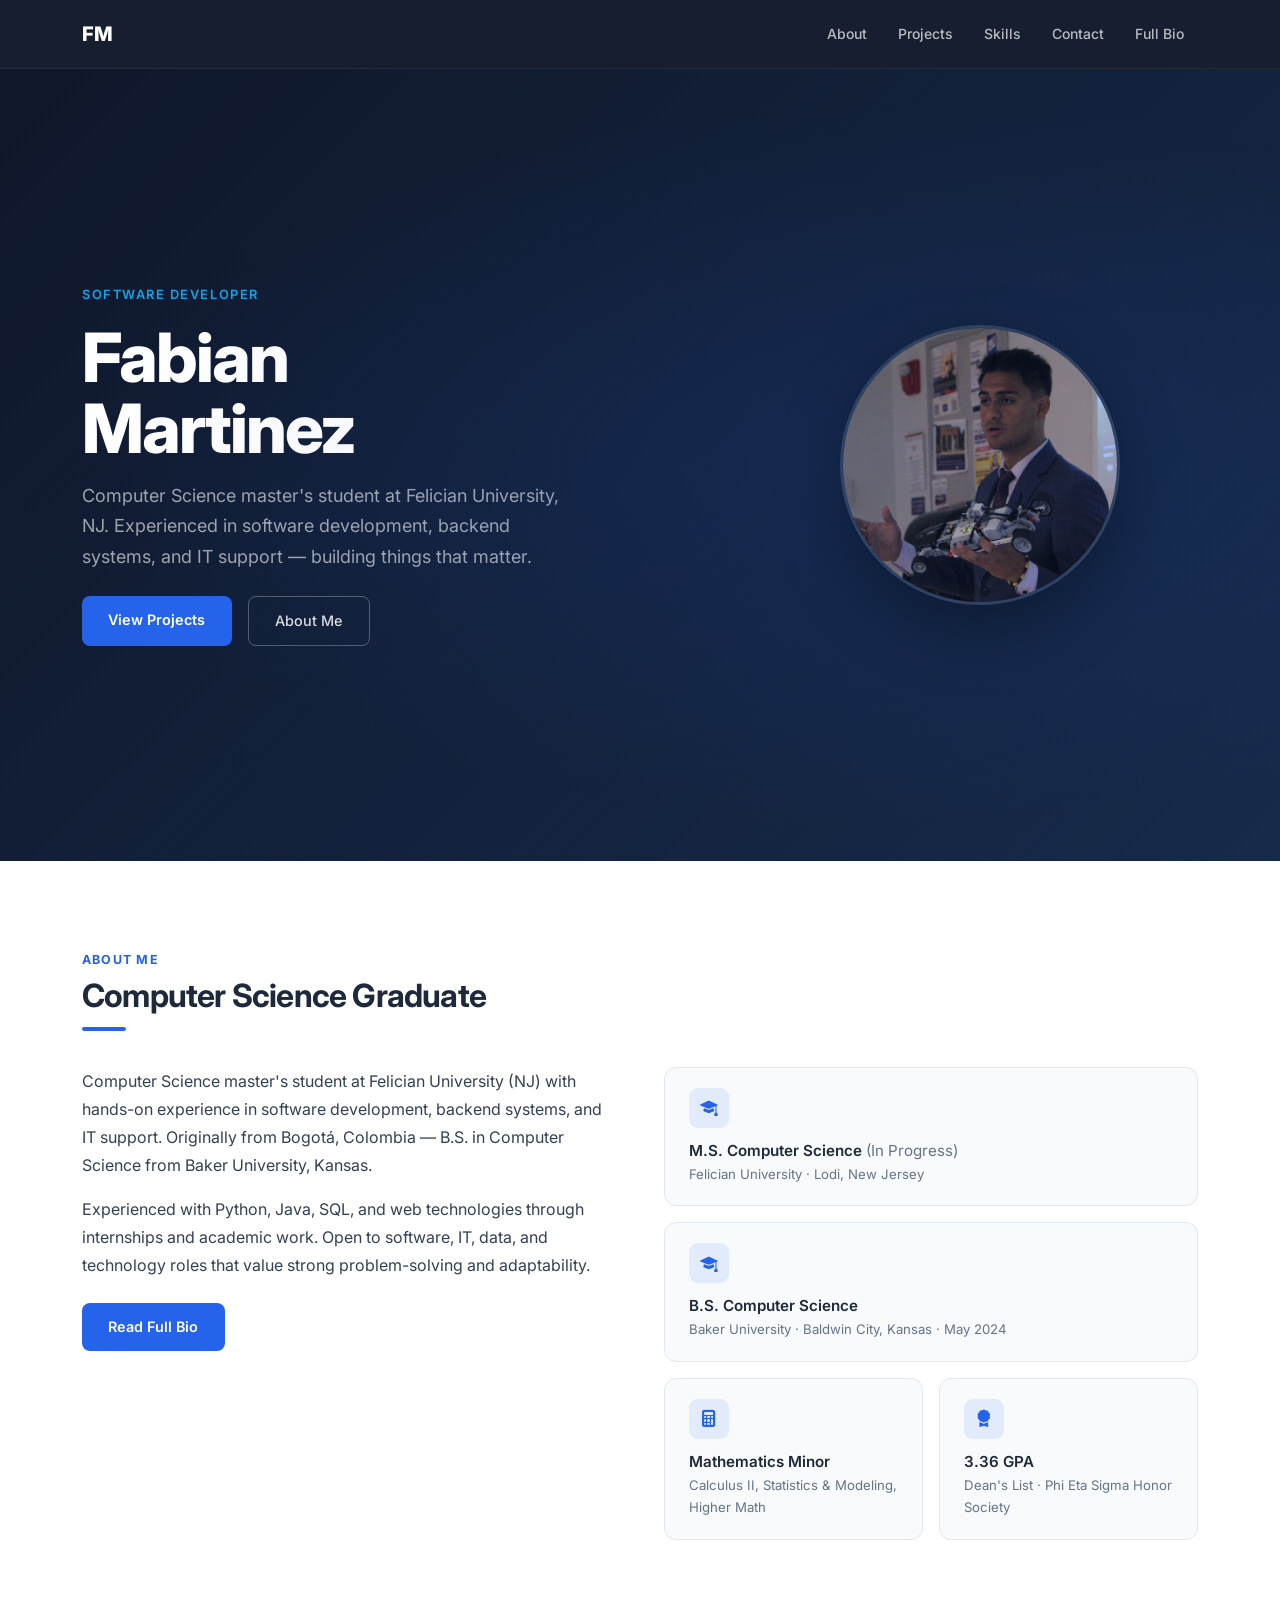
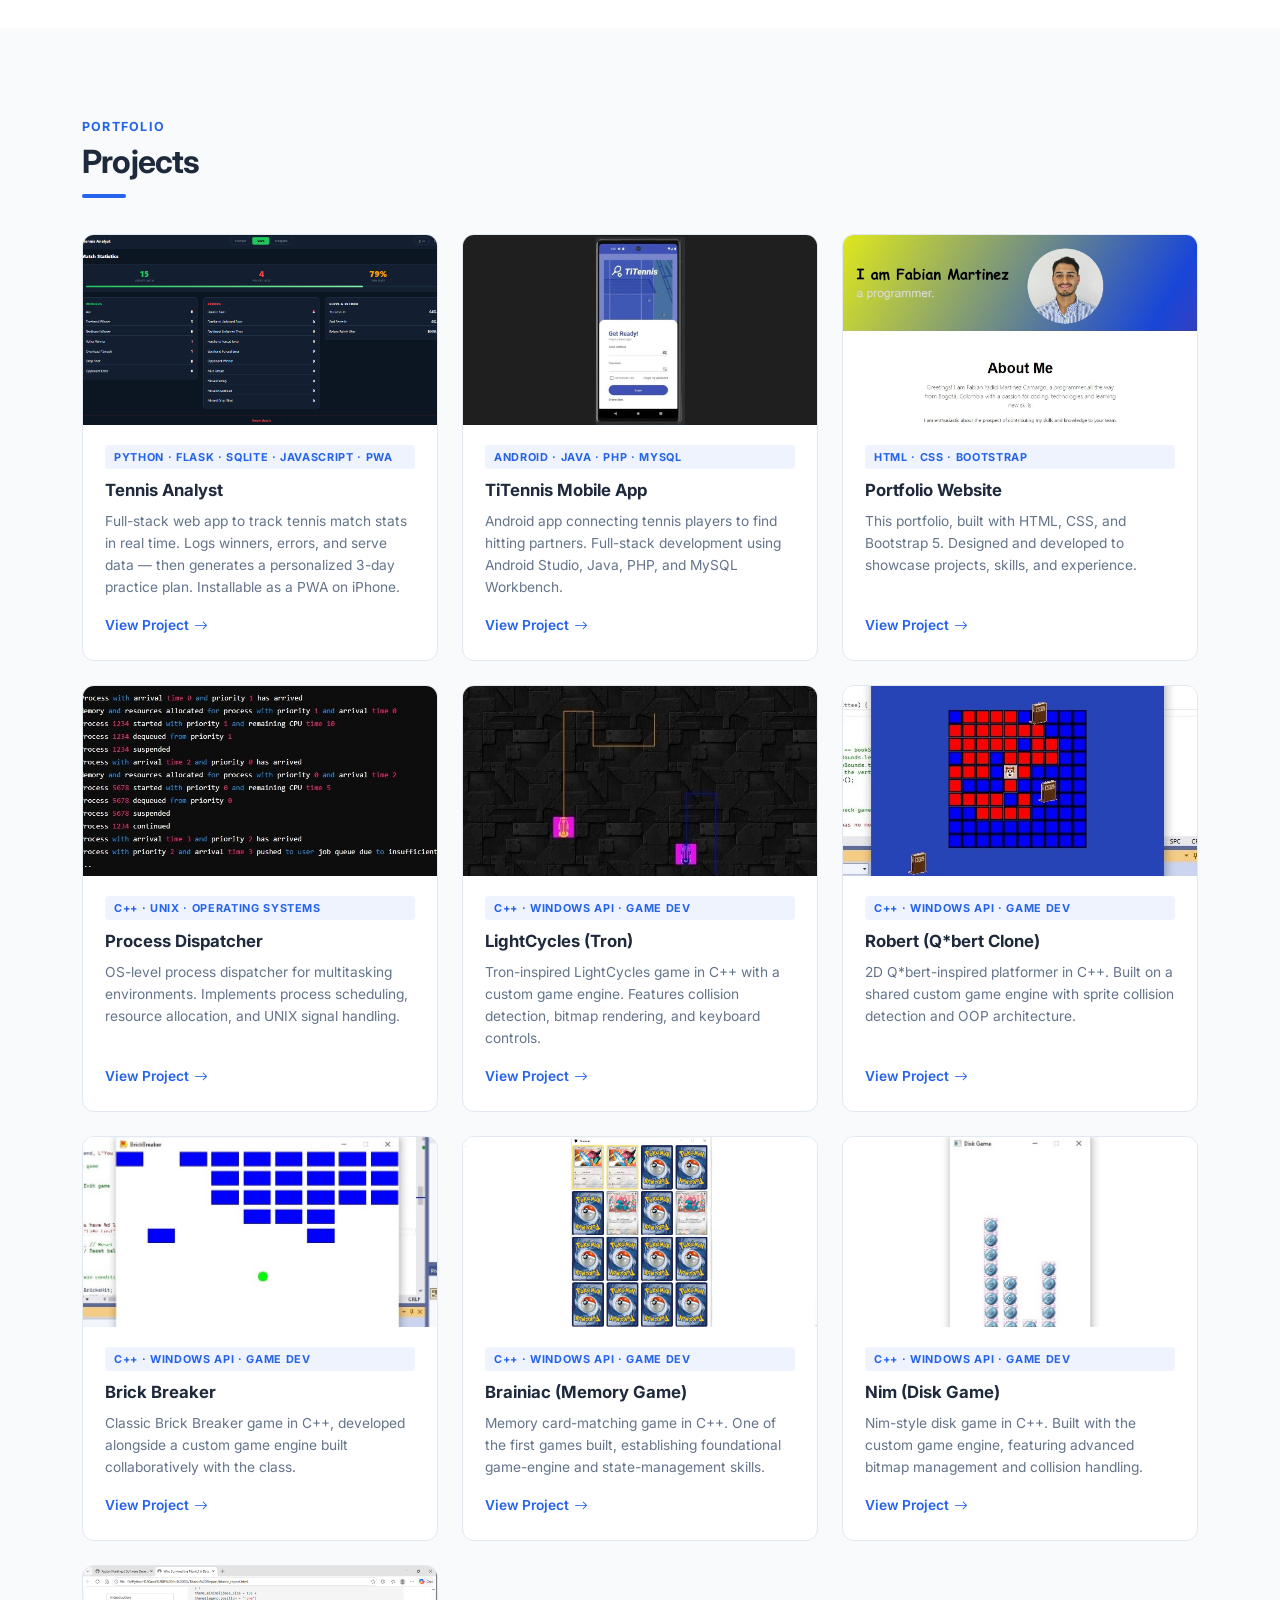
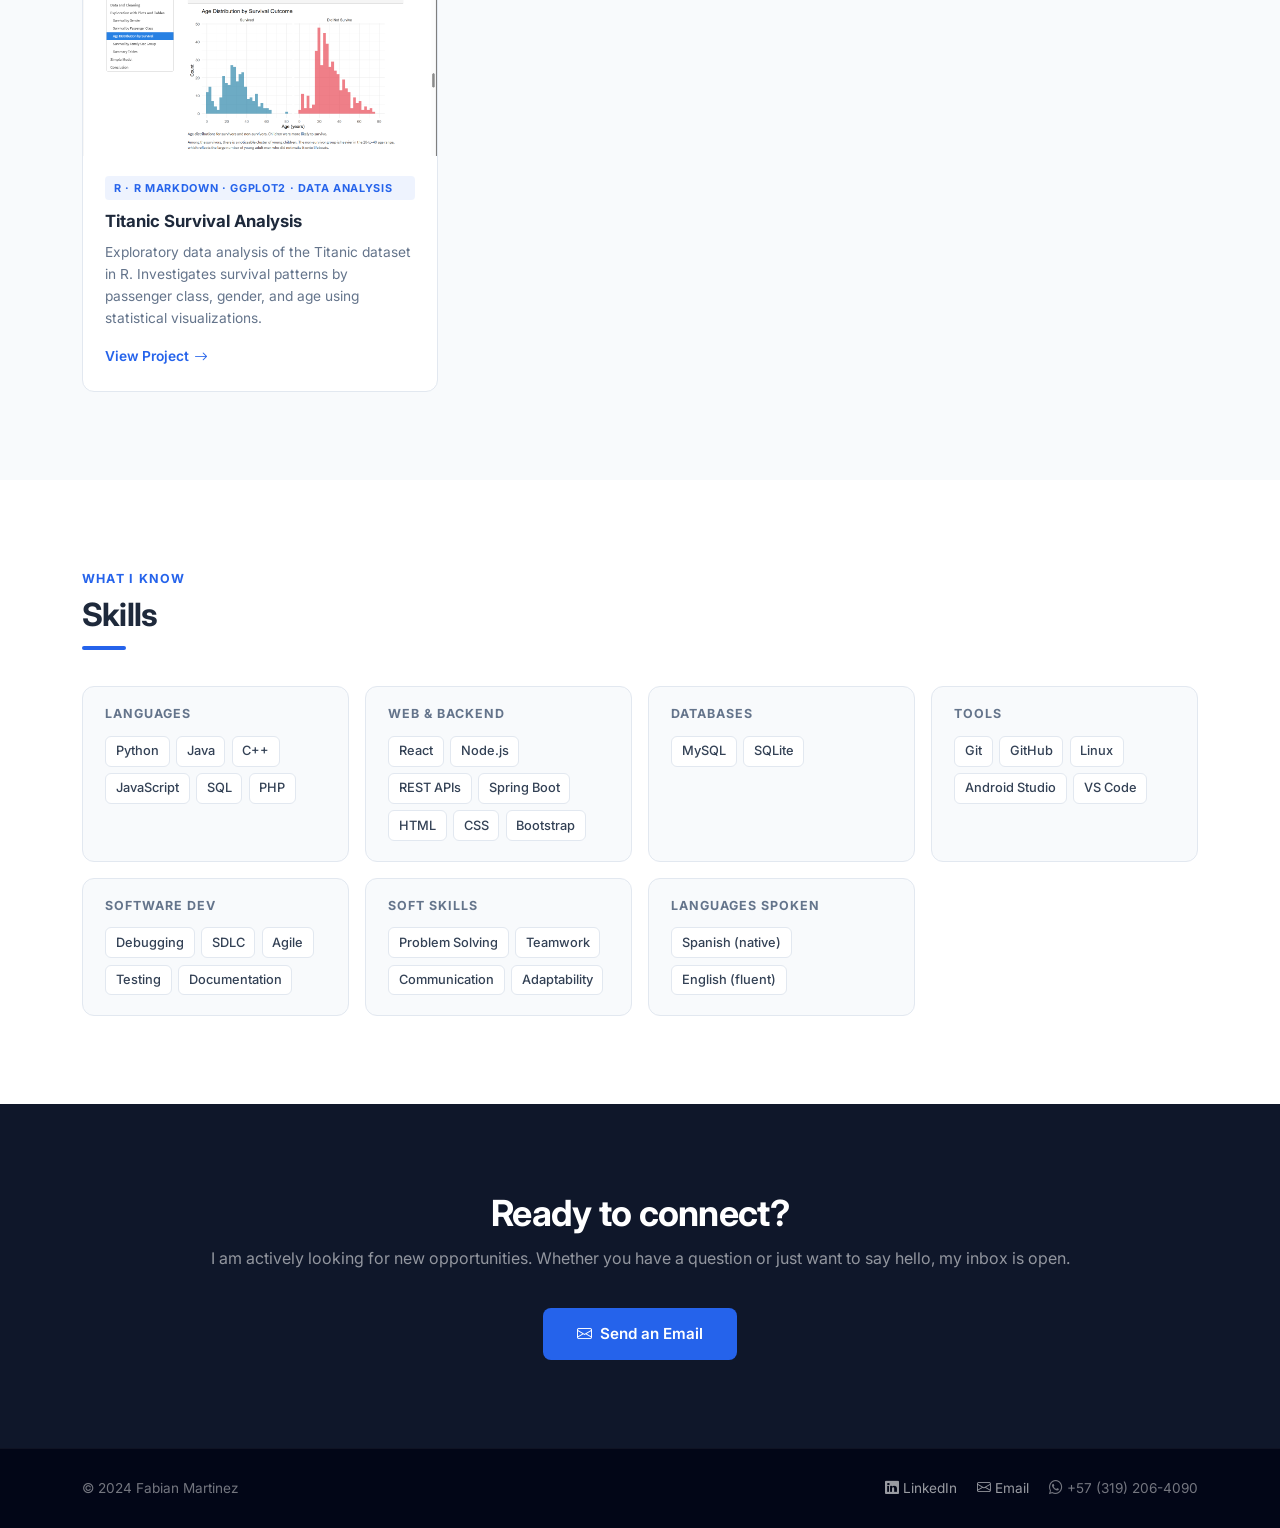
==== commit 1e36951b: "Add Titanic Survival Analysis project to portfolio Co-Authored-By: Claude Sonnet 4.6 <noreply@anthro" ====
--- a/index.html
+++ b/index.html
@@ -232,6 +232,19 @@
         </div>
       </div>
 
+      <!-- Titanic Report -->
+      <div class="col-sm-6 col-lg-4">
+        <div class="project-card">
+          <img src="images/Titanic.png" alt="Titanic Survival Analysis" class="project-card-img">
+          <div class="project-card-body">
+            <span class="project-tag">R · R Markdown · ggplot2 · Data Analysis</span>
+            <h3>Titanic Survival Analysis</h3>
+            <p>Exploratory data analysis of the Titanic dataset in R. Investigates survival patterns by passenger class, gender, and age using statistical visualizations.</p>
+            <a href="./Titanic.html" class="project-card-link">View Project <i class="bi bi-arrow-right"></i></a>
+          </div>
+        </div>
+      </div>
+
     </div>
   </div>
 </section>
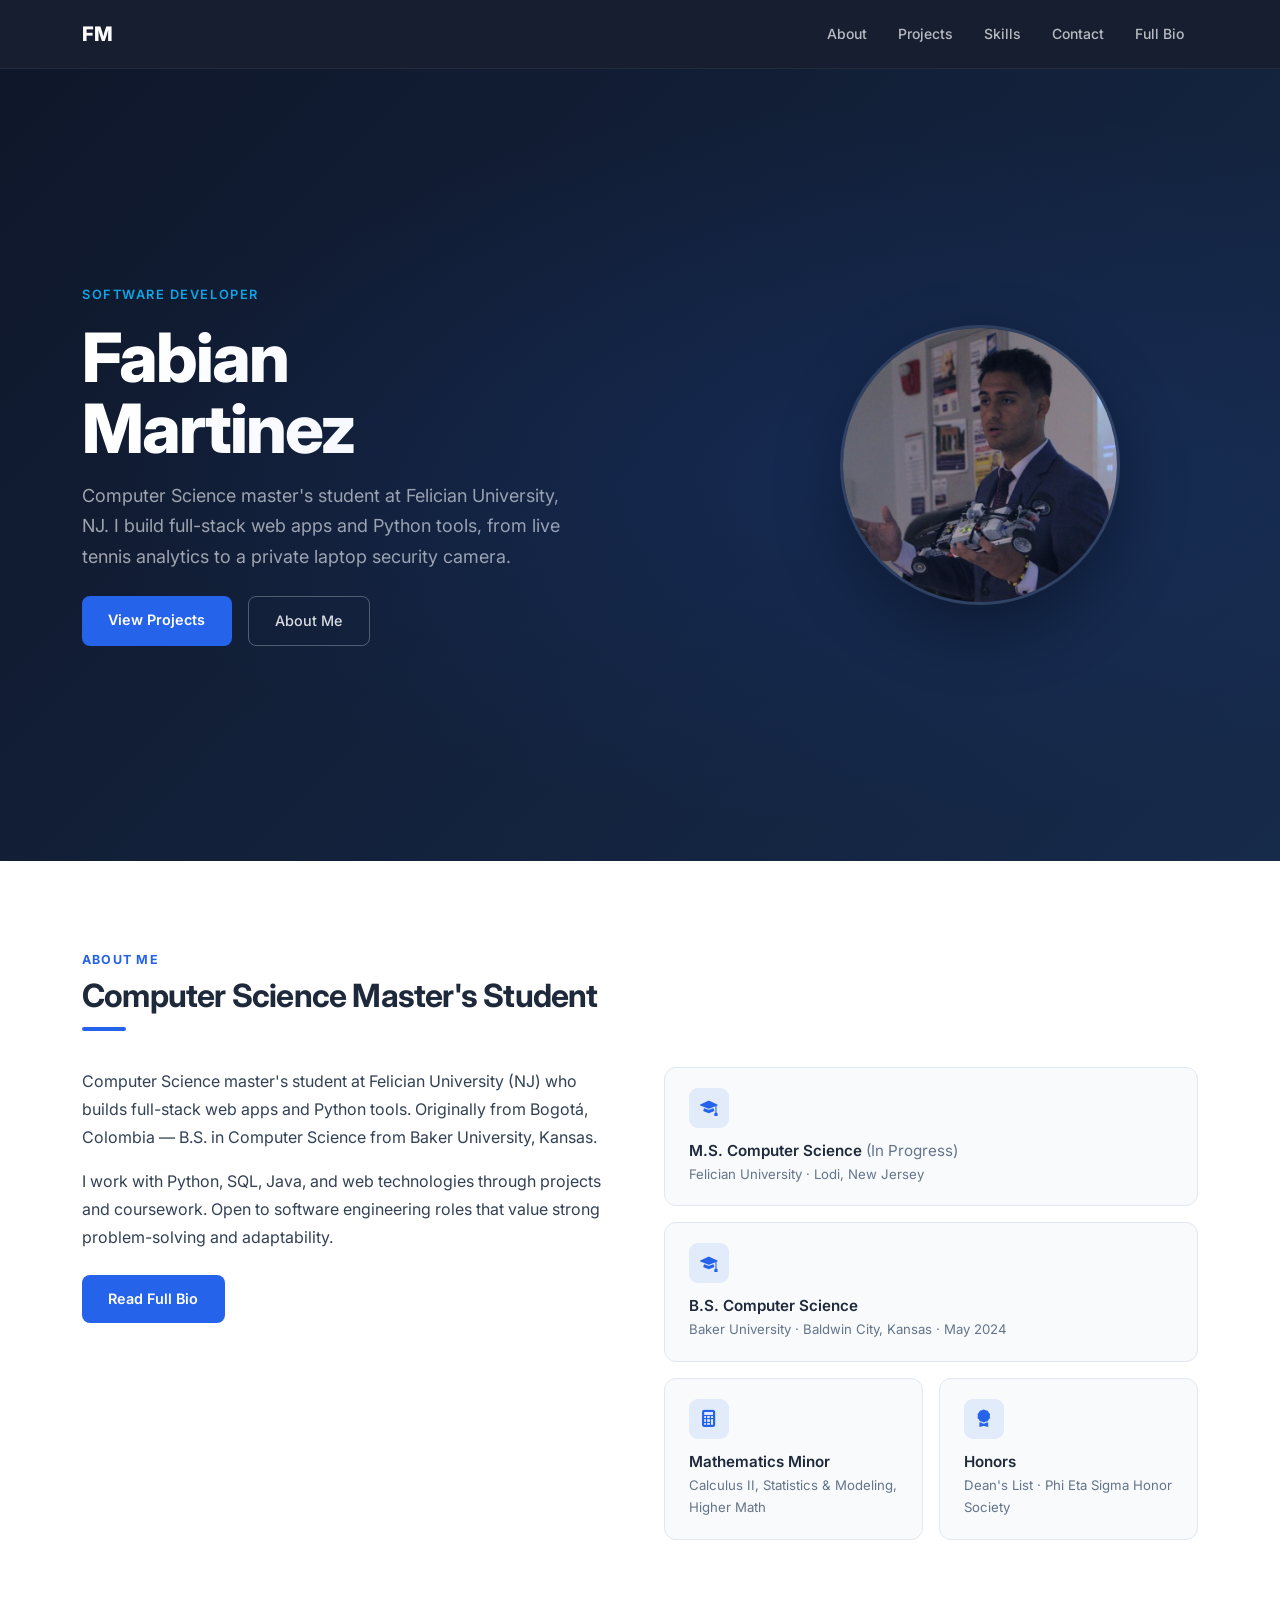
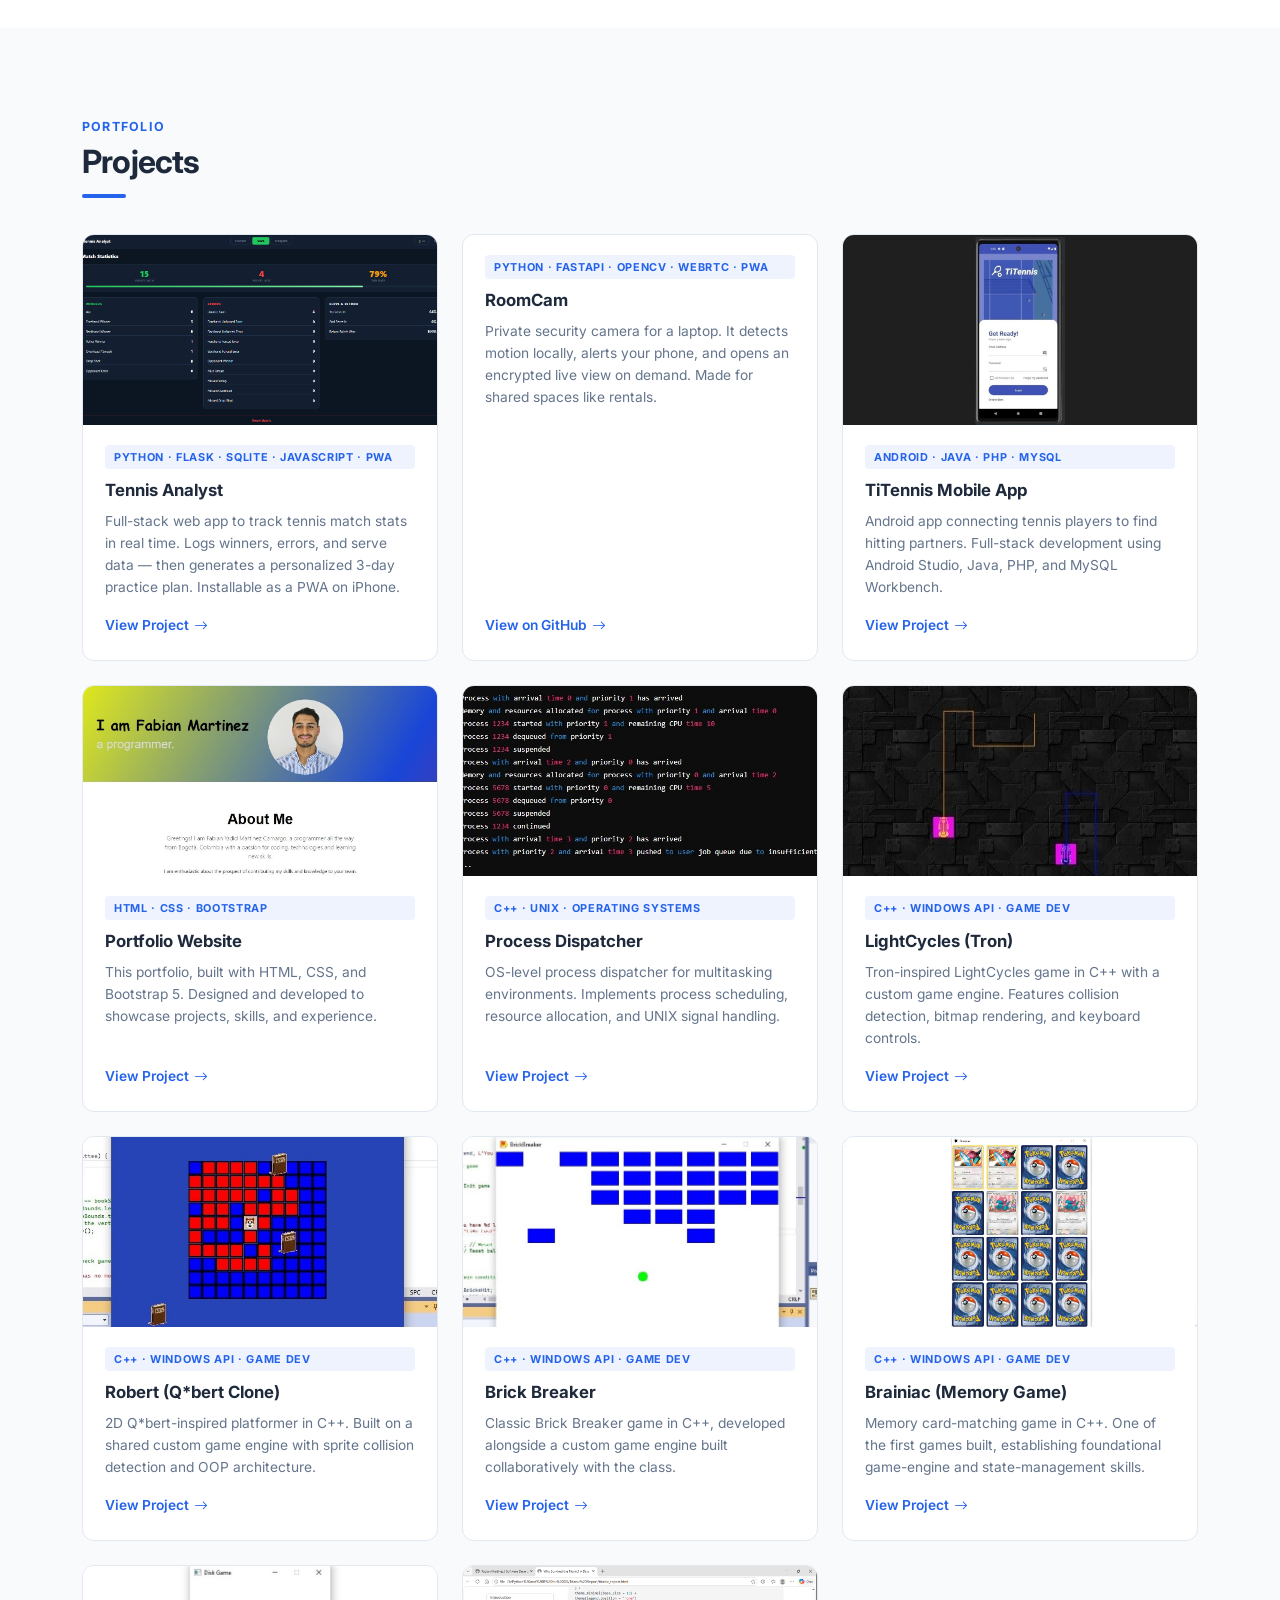
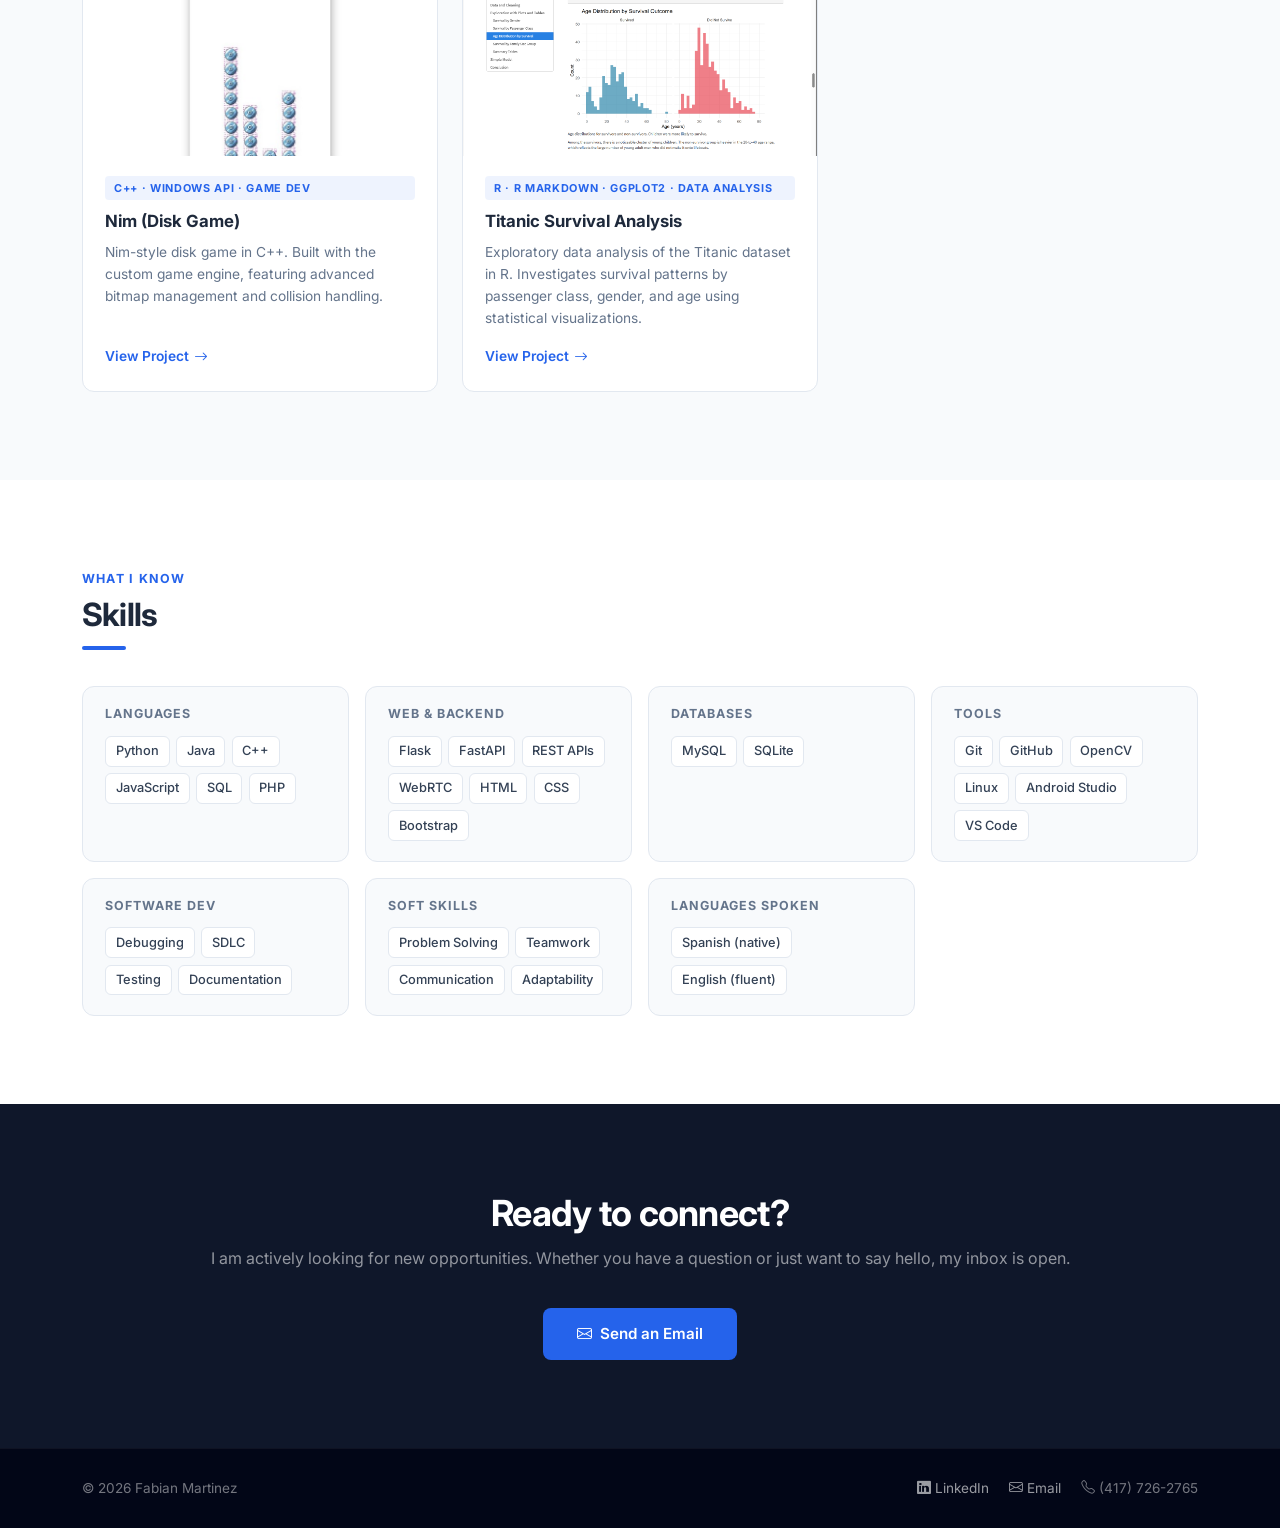
==== commit f1aa5a30: "Update portfolio: add RoomCam, refresh skills and bio, update contact" ====
--- a/index.html
+++ b/index.html
@@ -38,7 +38,7 @@
       <div class="col-lg-7 order-lg-1 order-2">
         <span class="hero-eyebrow">Software Developer</span>
         <h1>Fabian<br>Martinez</h1>
-        <p class="hero-subtitle">Computer Science master's student at Felician University, NJ. Experienced in software development, backend systems, and IT support — building things that matter.</p>
+        <p class="hero-subtitle">Computer Science master's student at Felician University, NJ. I build full-stack web apps and Python tools, from live tennis analytics to a private laptop security camera.</p>
         <div class="d-flex flex-wrap gap-3 mt-4">
           <a href="#projects" class="btn-primary-custom">View Projects</a>
           <a href="About.html" class="btn-outline-custom">About Me</a>
@@ -55,12 +55,12 @@
 <section class="about-section" id="about">
   <div class="container">
     <span class="section-eyebrow">About Me</span>
-    <h2 class="section-title">Computer Science Graduate</h2>
+    <h2 class="section-title">Computer Science Master's Student</h2>
     <div class="section-divider"></div>
     <div class="row g-5 align-items-start">
       <div class="col-lg-6">
-        <p class="about-intro">Computer Science master's student at Felician University (NJ) with hands-on experience in software development, backend systems, and IT support. Originally from Bogotá, Colombia — B.S. in Computer Science from Baker University, Kansas.</p>
-        <p class="about-intro">Experienced with Python, Java, SQL, and web technologies through internships and academic work. Open to software, IT, data, and technology roles that value strong problem-solving and adaptability.</p>
+        <p class="about-intro">Computer Science master's student at Felician University (NJ) who builds full-stack web apps and Python tools. Originally from Bogotá, Colombia — B.S. in Computer Science from Baker University, Kansas.</p>
+        <p class="about-intro">I work with Python, SQL, Java, and web technologies through projects and coursework. Open to software engineering roles that value strong problem-solving and adaptability.</p>
         <a href="About.html" class="btn-primary-custom mt-2">Read Full Bio</a>
       </div>
       <div class="col-lg-6">
@@ -97,7 +97,7 @@
               <div class="credential-icon">
                 <i class="bi bi-award-fill"></i>
               </div>
-              <h4>3.36 GPA</h4>
+              <h4>Honors</h4>
               <p>Dean's List · Phi Eta Sigma Honor Society</p>
             </div>
           </div>
@@ -128,7 +128,19 @@
         </div>
       </div>
 
-      <!-- TiTennis -->
+      <!-- RoomCam -->
+<div class="col-sm-6 col-lg-4">
+<div class="project-card">
+<div class="project-card-body">
+<span class="project-tag">Python · FastAPI · OpenCV · WebRTC · PWA</span>
+<h3>RoomCam</h3>
+<p>Private security camera for a laptop. It detects motion locally, alerts your phone, and opens an encrypted live view on demand. Made for shared spaces like rentals.</p>
+<a href="https://github.com/martinez-felician/roomcam" class="project-card-link" target="_blank" rel="noopener">View on GitHub <i class="bi bi-arrow-right"></i></a>
+</div>
+</div>
+</div>
+
+<!-- TiTennis -->
       <div class="col-sm-6 col-lg-4">
         <div class="project-card">
           <img src="images/TiTenis/login1.jpeg" alt="TiTennis Mobile App" class="project-card-img">
@@ -268,7 +280,7 @@
         <div class="skill-group">
           <h4>Web & Backend</h4>
           <ul class="skill-list">
-            <li>React</li><li>Node.js</li><li>REST APIs</li><li>Spring Boot</li><li>HTML</li><li>CSS</li><li>Bootstrap</li>
+            <li>Flask</li><li>FastAPI</li><li>REST APIs</li><li>WebRTC</li><li>HTML</li><li>CSS</li><li>Bootstrap</li>
           </ul>
         </div>
       </div>
@@ -284,7 +296,7 @@
         <div class="skill-group">
           <h4>Tools</h4>
           <ul class="skill-list">
-            <li>Git</li><li>GitHub</li><li>Linux</li><li>Android Studio</li><li>VS Code</li>
+            <li>Git</li><li>GitHub</li><li>OpenCV</li><li>Linux</li><li>Android Studio</li><li>VS Code</li>
           </ul>
         </div>
       </div>
@@ -292,7 +304,7 @@
         <div class="skill-group">
           <h4>Software Dev</h4>
           <ul class="skill-list">
-            <li>Debugging</li><li>SDLC</li><li>Agile</li><li>Testing</li><li>Documentation</li>
+            <li>Debugging</li><li>SDLC</li><li>Testing</li><li>Documentation</li>
           </ul>
         </div>
       </div>
@@ -331,7 +343,7 @@
 <footer class="site-footer">
   <div class="container">
     <div class="footer-grid">
-      <span>© 2024 Fabian Martinez</span>
+      <span>© 2026 Fabian Martinez</span>
       <div class="footer-links">
         <a href="https://www.linkedin.com/in/fabian-martinez-camargo-32357427b" target="_blank" rel="noopener">
           <i class="bi bi-linkedin me-1"></i>LinkedIn
@@ -339,7 +351,7 @@
         <a href="mailto:fabianmartinezcamargo81@gmail.com">
           <i class="bi bi-envelope me-1"></i>Email
         </a>
-        <span><i class="bi bi-whatsapp me-1"></i>+57 (319) 206-4090</span>
+        <span><i class="bi bi-telephone me-1"></i>(417) 726-2765</span>
       </div>
     </div>
   </div>
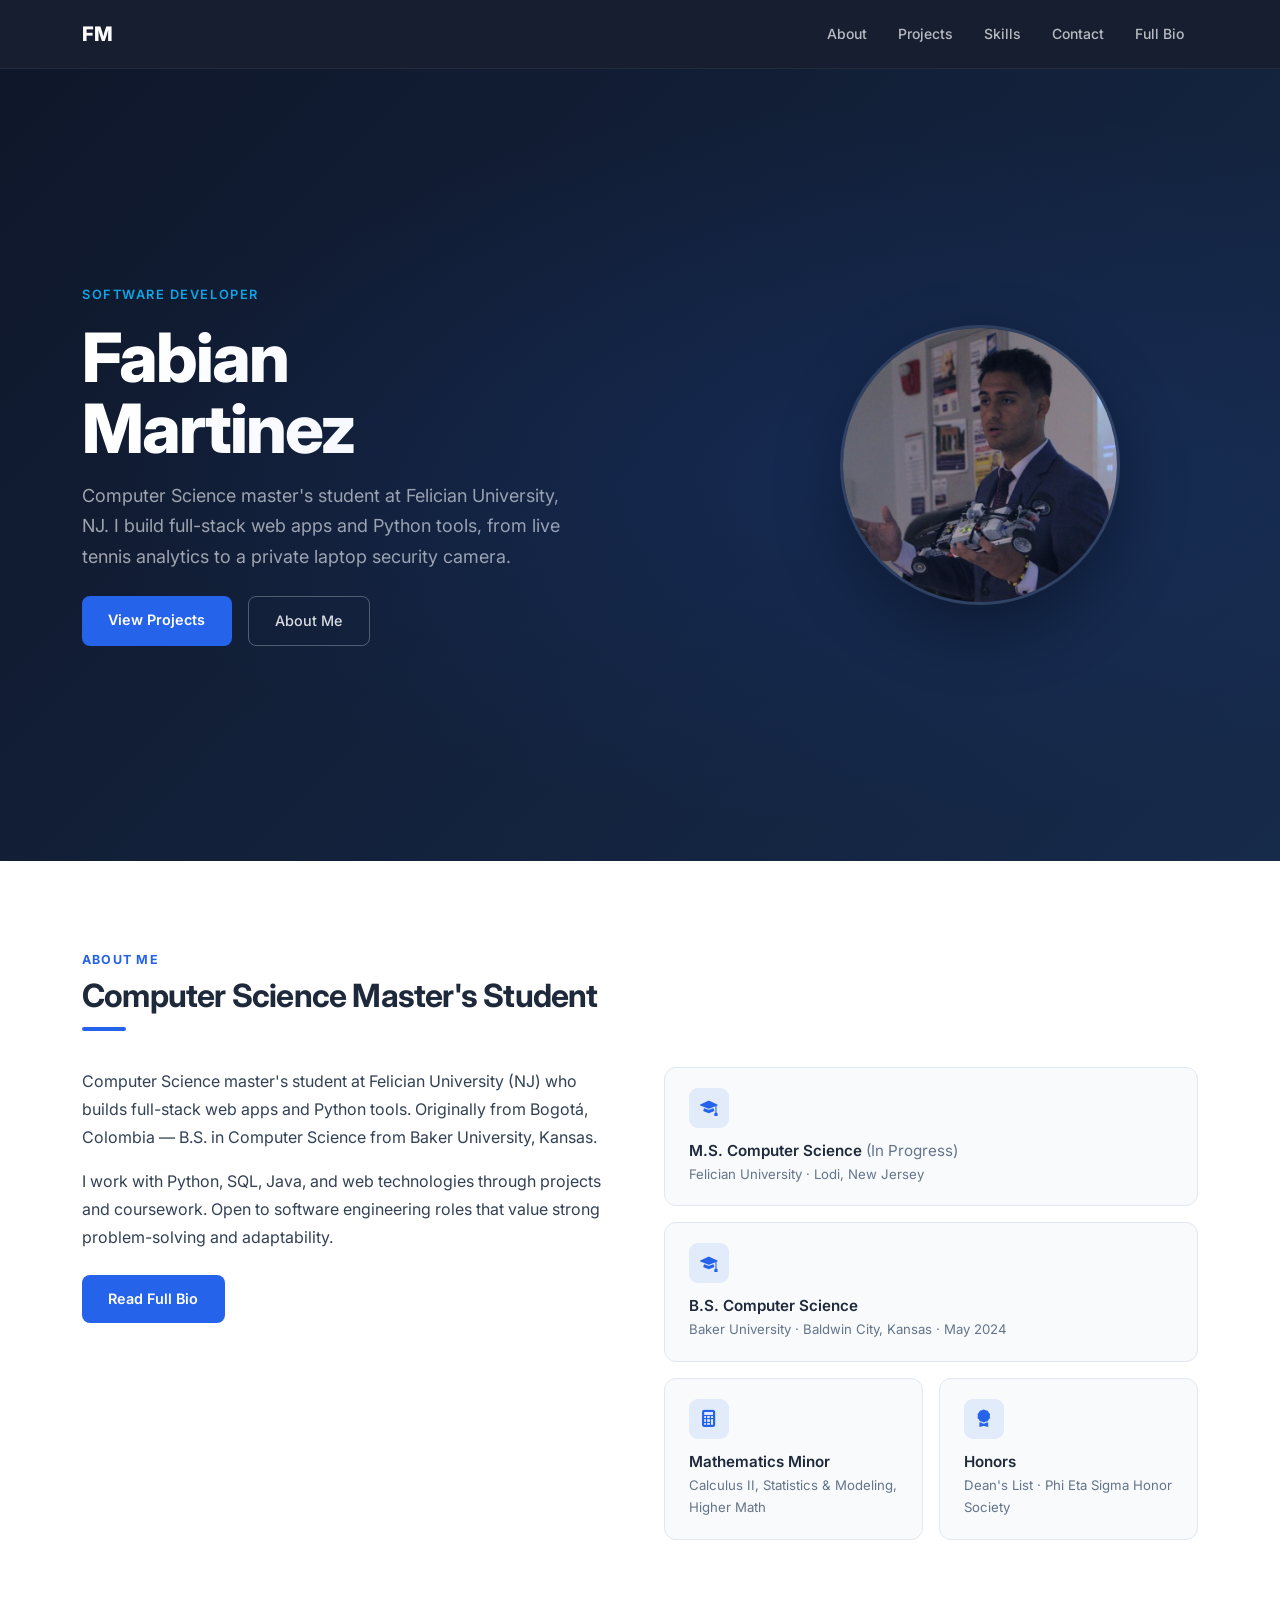
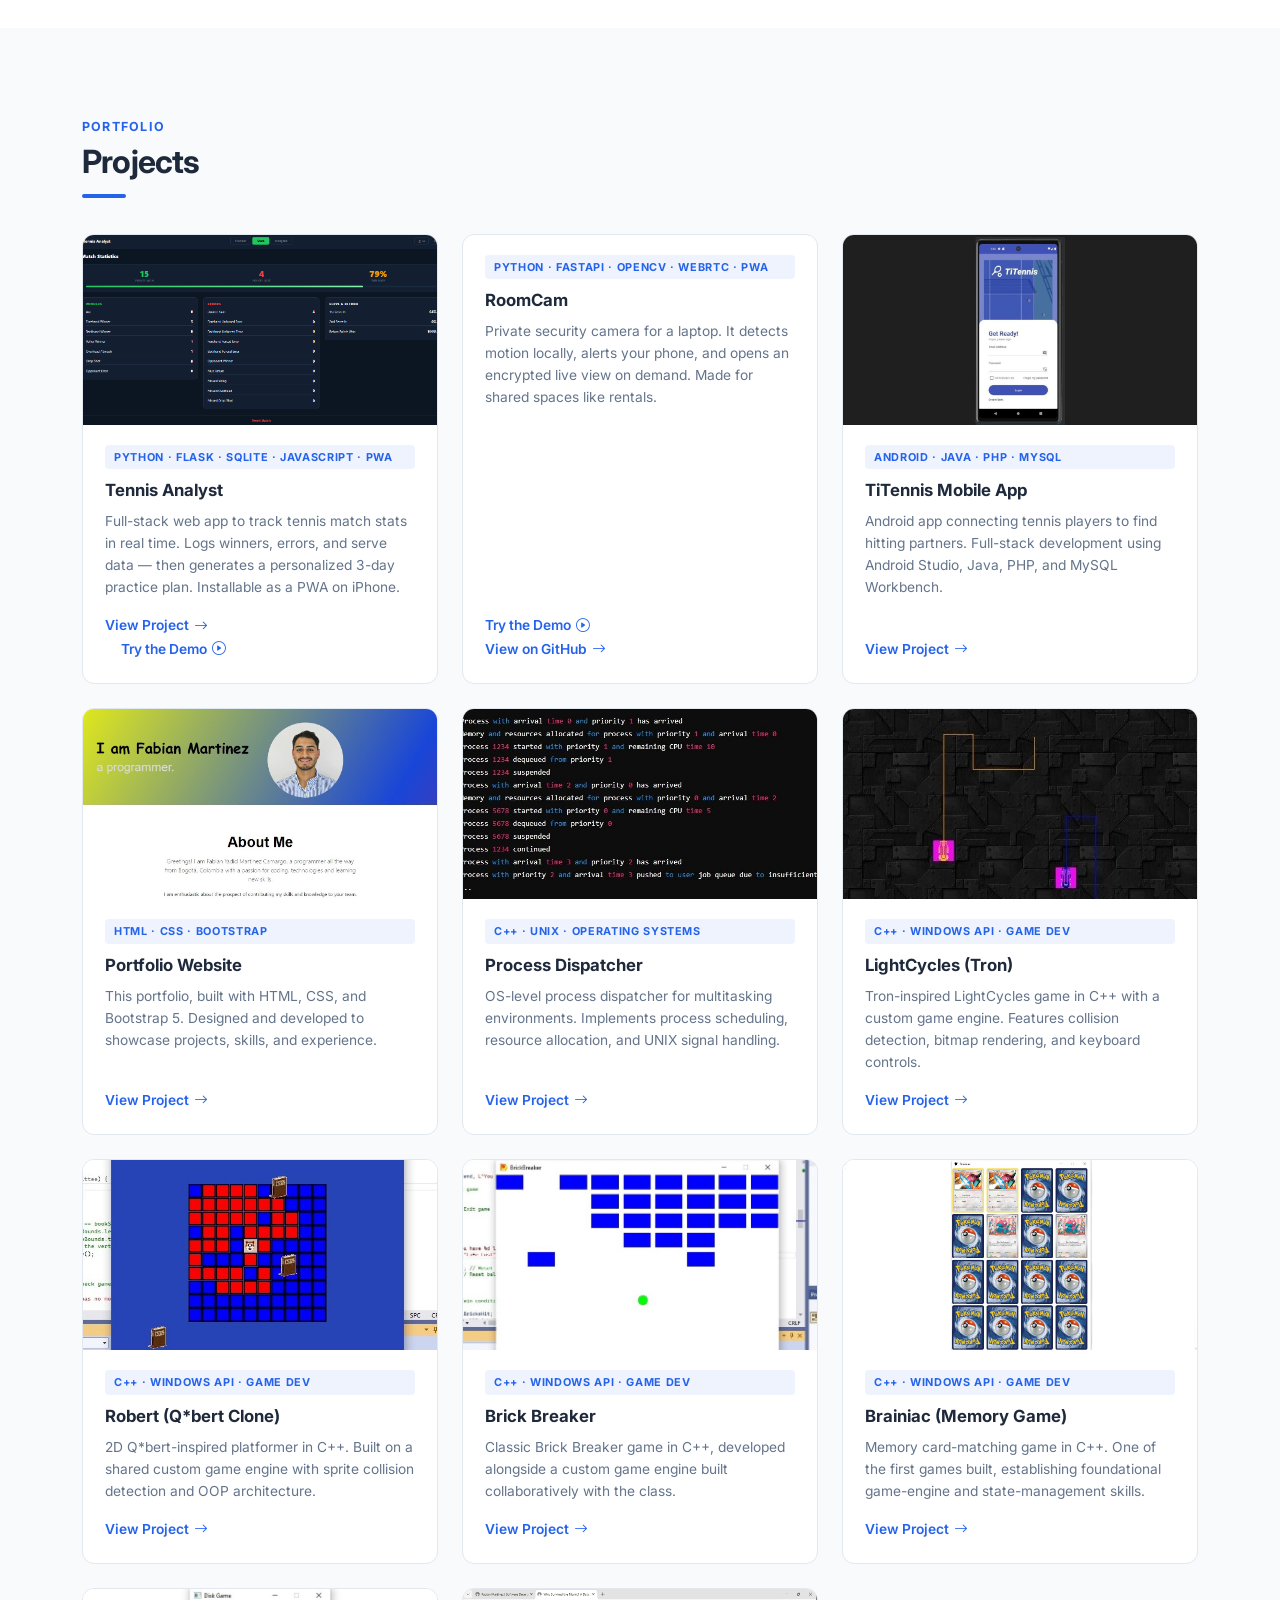
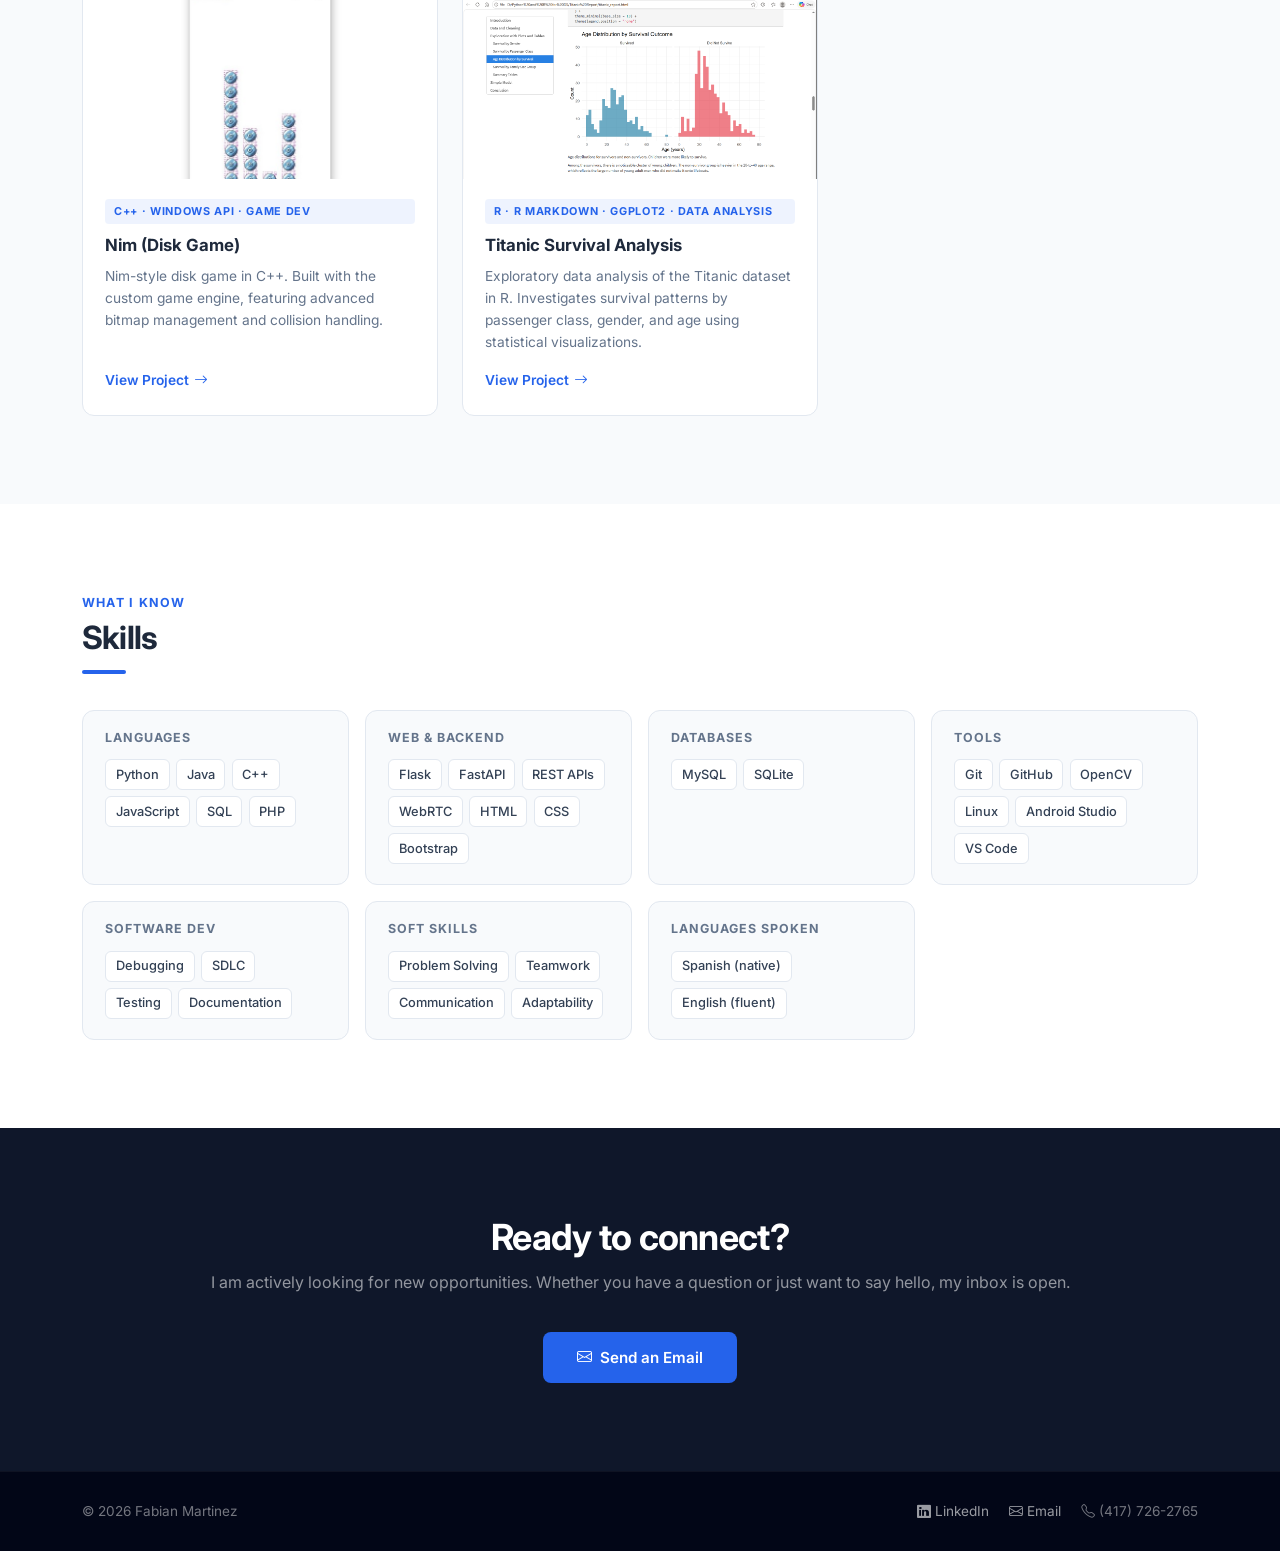
==== commit 235cbc04: "Add RoomCam and Tennis Analyst interactive demos" ====
--- a/index.html
+++ b/index.html
@@ -124,6 +124,7 @@
             <h3>Tennis Analyst</h3>
             <p>Full-stack web app to track tennis match stats in real time. Logs winners, errors, and serve data — then generates a personalized 3-day practice plan. Installable as a PWA on iPhone.</p>
             <a href="./TennisAnalyst.html" class="project-card-link">View Project <i class="bi bi-arrow-right"></i></a>
+<a href="./TennisAnalyst-Demo.html" class="project-card-link ms-3">Try the Demo <i class="bi bi-play-circle"></i></a>
           </div>
         </div>
       </div>
@@ -135,6 +136,7 @@
 <span class="project-tag">Python · FastAPI · OpenCV · WebRTC · PWA</span>
 <h3>RoomCam</h3>
 <p>Private security camera for a laptop. It detects motion locally, alerts your phone, and opens an encrypted live view on demand. Made for shared spaces like rentals.</p>
+<a href="./RoomCam-Demo.html" class="project-card-link me-3">Try the Demo <i class="bi bi-play-circle"></i></a>
 <a href="https://github.com/martinez-felician/roomcam" class="project-card-link" target="_blank" rel="noopener">View on GitHub <i class="bi bi-arrow-right"></i></a>
 </div>
 </div>
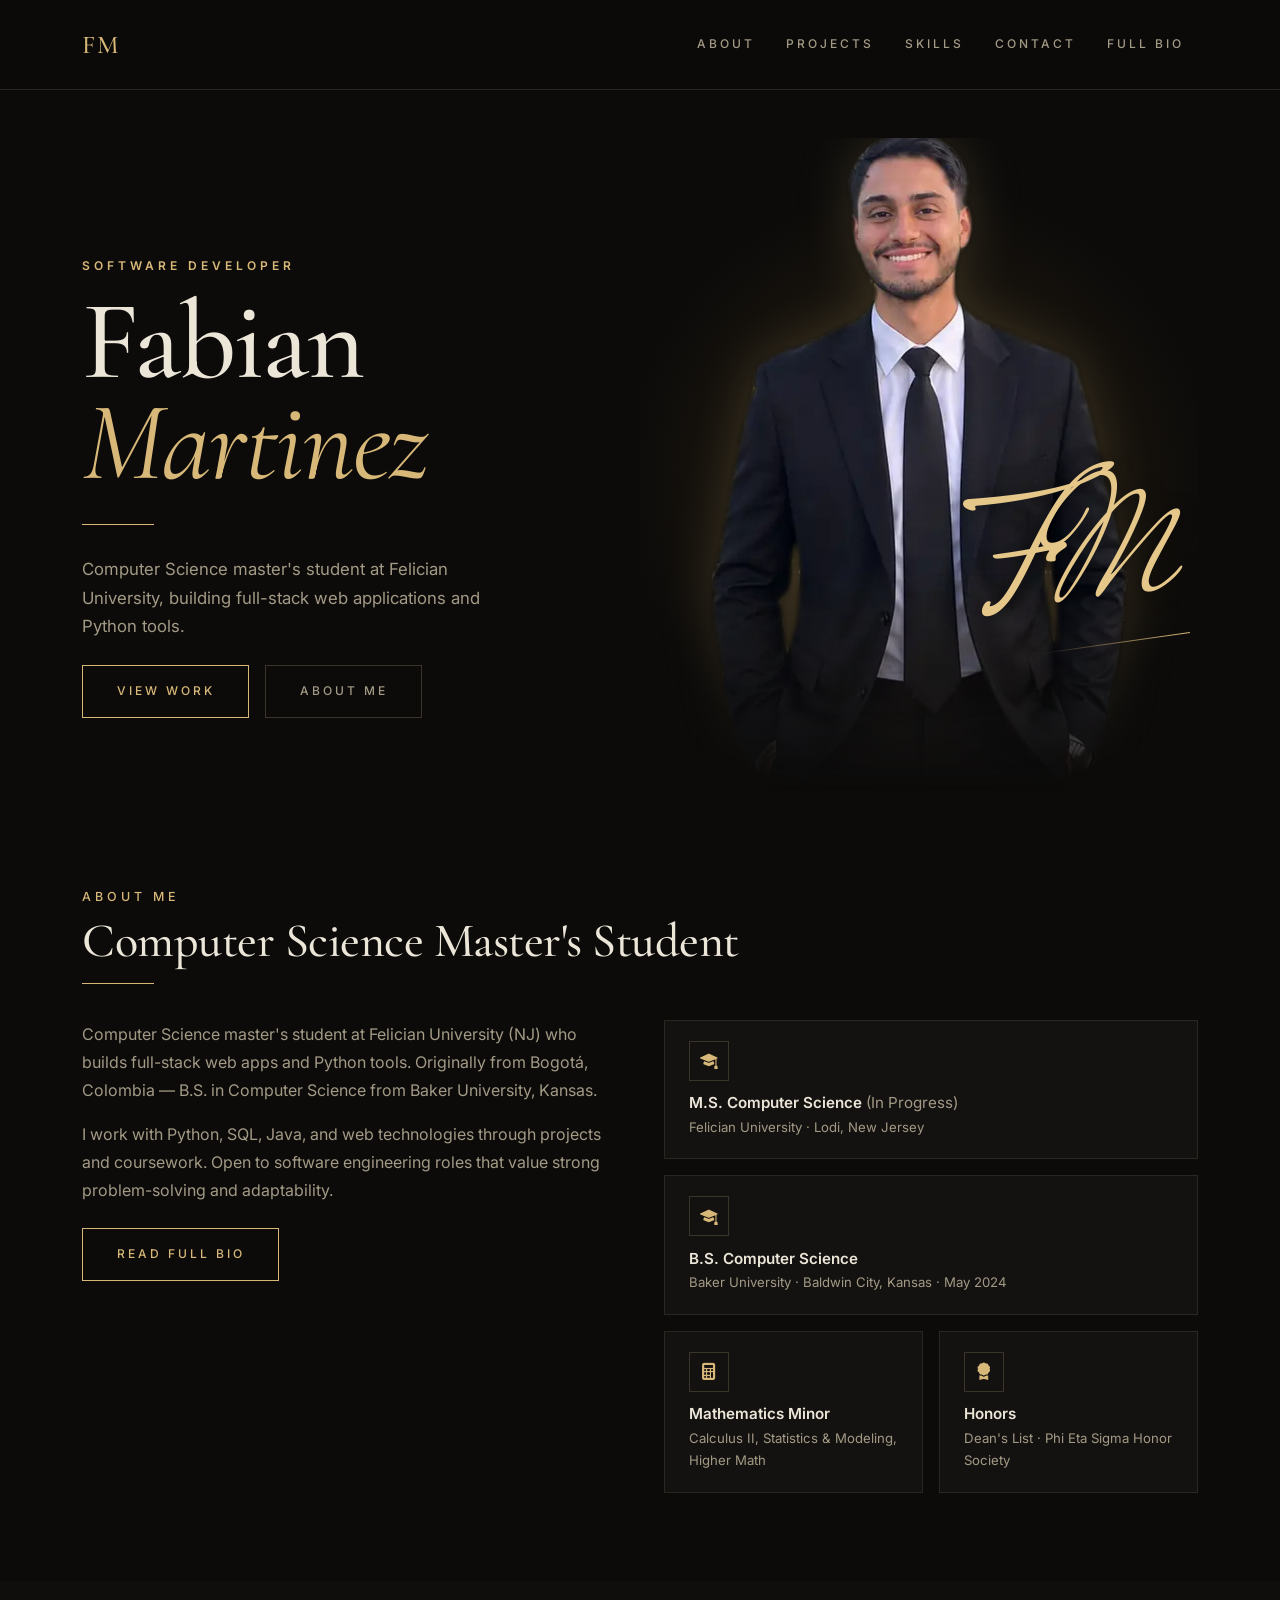
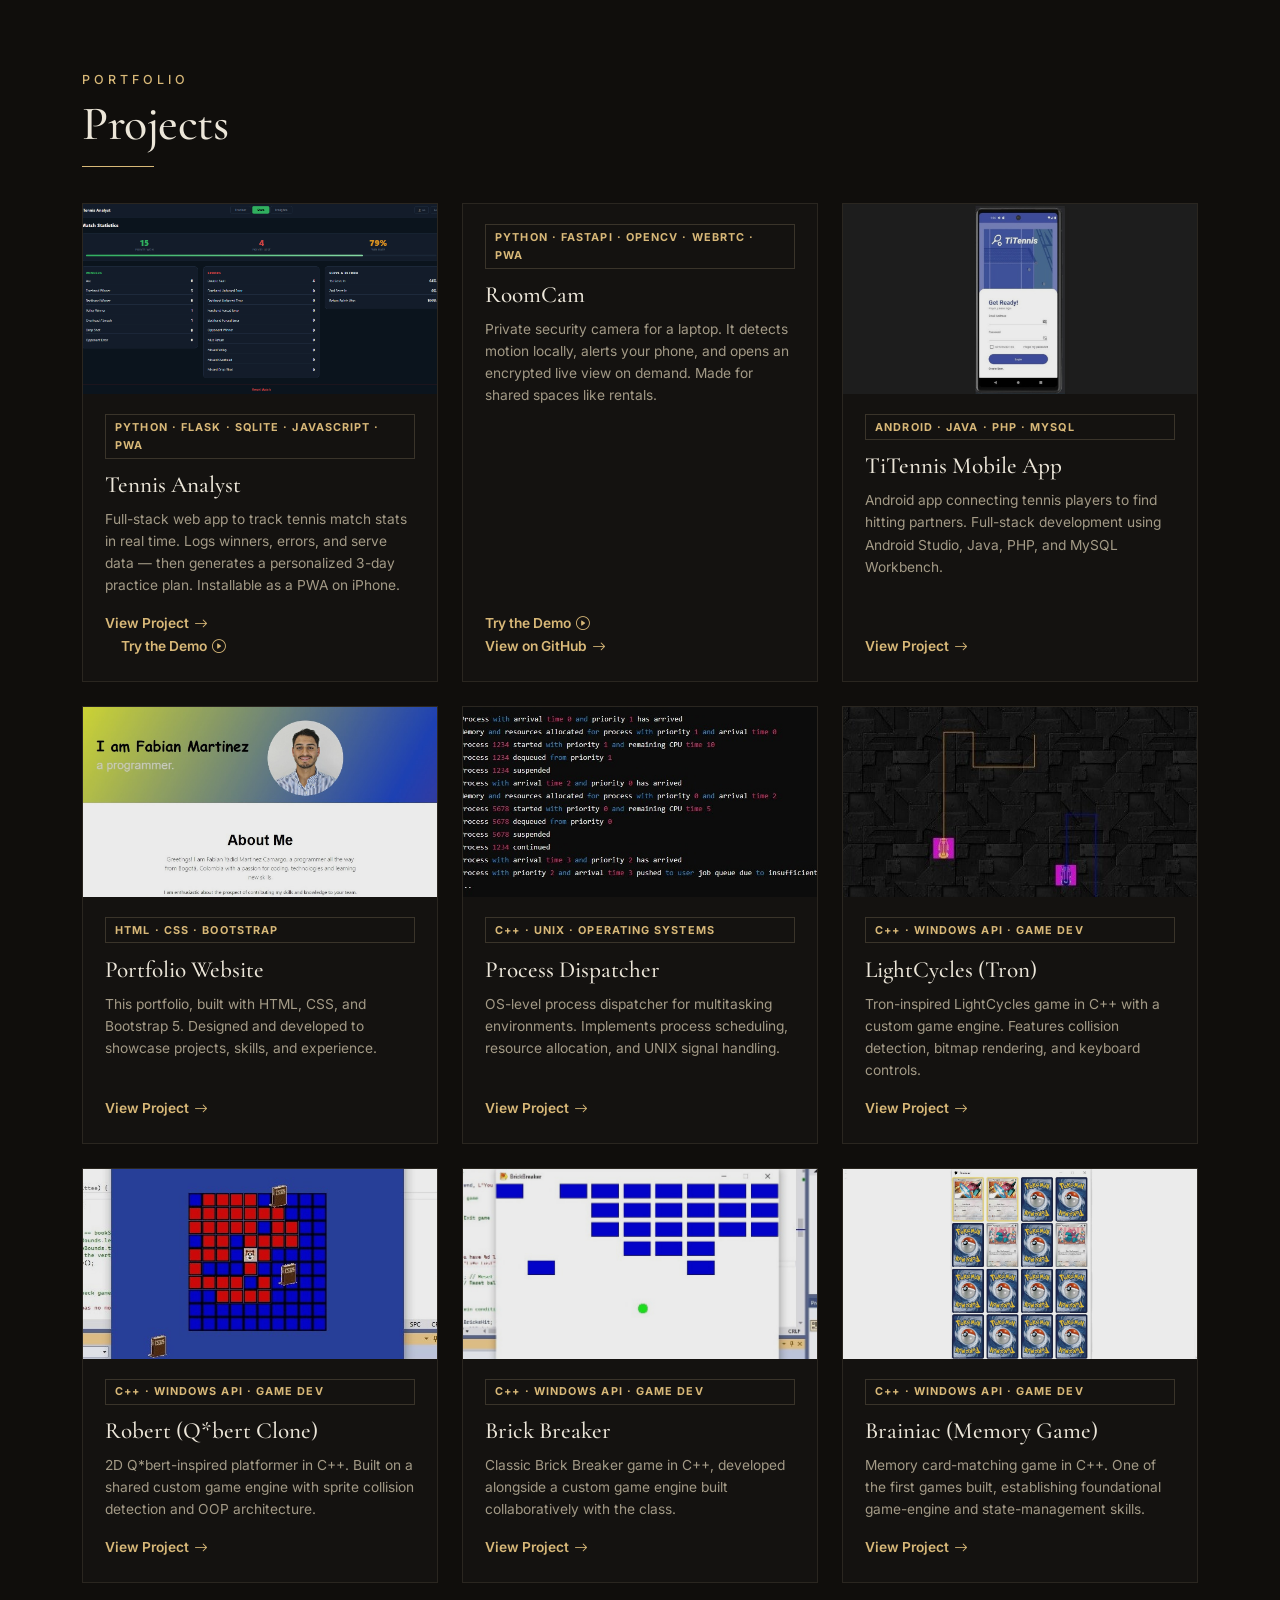
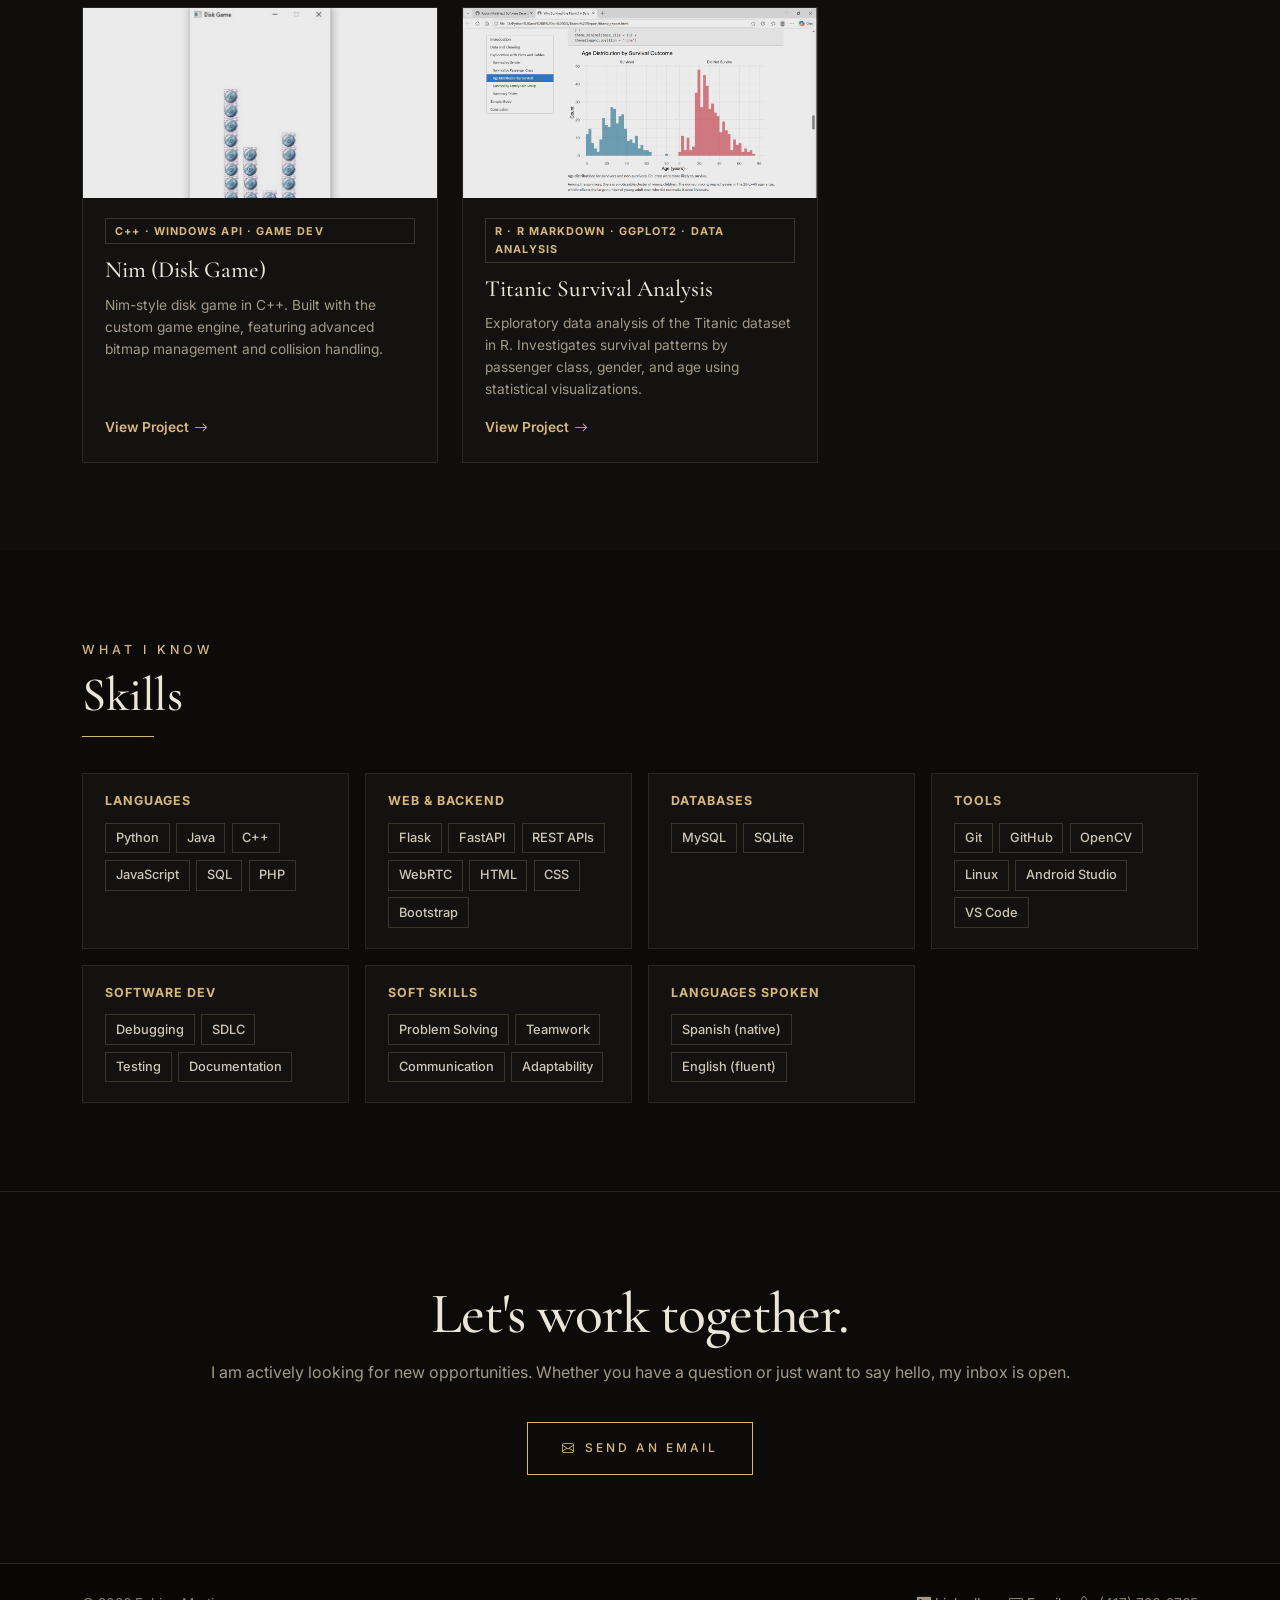
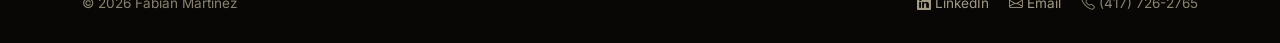
==== commit 5e26aeee: "Redesign portfolio: black and gold theme, new hero" ====
--- a/index.html
+++ b/index.html
@@ -8,6 +8,7 @@
     integrity="sha384-QWTKZyjpPEjISv5WaRU9OFeRpok6YctnYmDr5pNlyT2bRjXh0JMhjY6hW+ALEwIH" crossorigin="anonymous">
   <link rel="stylesheet" href="https://cdn.jsdelivr.net/npm/bootstrap-icons@1.11.3/font/bootstrap-icons.min.css">
   <link rel="stylesheet" href="./css/style.css">
+  <link rel="stylesheet" href="./css/gold.css">
 </head>
 <body>
 
@@ -34,18 +35,21 @@
 <!-- ── Hero ──────────────────────────────── -->
 <section class="hero" id="home">
   <div class="container">
-    <div class="row align-items-center g-5">
-      <div class="col-lg-7 order-lg-1 order-2">
+    <div class="row align-items-end g-0">
+      <div class="col-lg-6 hero-copy">
         <span class="hero-eyebrow">Software Developer</span>
-        <h1>Fabian<br>Martinez</h1>
-        <p class="hero-subtitle">Computer Science master's student at Felician University, NJ. I build full-stack web apps and Python tools, from live tennis analytics to a private laptop security camera.</p>
+        <h1 class="mt-3">Fabian<br><em>Martinez</em></h1>
+        <div class="hero-rule"></div>
+        <p class="hero-subtitle">Computer Science master's student at Felician University, building full-stack web applications and Python tools.</p>
         <div class="d-flex flex-wrap gap-3 mt-4">
-          <a href="#projects" class="btn-primary-custom">View Projects</a>
+          <a href="#projects" class="btn-primary-custom">View Work</a>
           <a href="About.html" class="btn-outline-custom">About Me</a>
         </div>
       </div>
-      <div class="col-lg-5 order-lg-2 order-1 text-center">
-        <img src="images/FMartinez.jpg" alt="Fabian Martinez" class="hero-img">
+      <div class="col-lg-6 hero-photo">
+        <div class="hero-glow"></div>
+        <img src="images/FMartinez-cutout.webp" alt="Fabian Martinez" class="hero-cutout">
+        <div class="hero-sign"><span>FM</span><span></span></div>
       </div>
     </div>
   </div>
@@ -333,7 +337,7 @@
 <!-- ── Contact ────────────────────────────── -->
 <section class="contact-section" id="contact">
   <div class="container">
-    <h2>Ready to connect?</h2>
+    <h2>Let's work together.</h2>
     <p>I am actively looking for new opportunities. Whether you have a question or just want to say hello, my inbox is open.</p>
     <a href="mailto:fabianmartinezcamargo81@gmail.com" class="btn-contact">
       <i class="bi bi-envelope me-2"></i>Send an Email
--- a/css/gold.css
+++ b/css/gold.css
@@ -0,0 +1,106 @@
+@import url('https://fonts.googleapis.com/css2?family=Cormorant+Garamond:ital,wght@0,400;0,500;0,600;1,400&family=Inter:wght@300;400;500;600;700&family=Mrs+Saint+Delafield&display=swap');
+
+/* Black & gold theme — loaded after style.css */
+:root{
+  --primary:#d8b878; --primary-dark:#e6c78a; --accent:#d8b878;
+  --dark:#0c0b0a; --dark-2:#ece6d9;
+  --text:#cfc7b6; --text-muted:#a39a86;
+  --bg:#0c0b0a; --bg-alt:#141210; --border:#2a2620;
+  --radius:2px;
+  --shadow-sm:none; --shadow:none; --shadow-lg:0 12px 40px rgba(0,0,0,.6);
+  --serif:'Cormorant Garamond',Georgia,serif;
+}
+body{background:#0c0b0a;color:var(--text)}
+h1,h2,h3,.section-title,.page-hero h1,.contact-section h2,.about-page-content h2.edu-title{font-family:var(--serif);font-weight:500;color:#ece6d9}
+.site-nav{background:rgba(12,11,10,.96);border-bottom:1px solid #2a2620;padding:1.1rem 0}
+.site-nav .navbar-brand{font-family:var(--serif);font-weight:500;font-size:1.6rem;color:#d8b878!important;letter-spacing:2px}
+.site-nav .nav-link{color:#a39a86!important;font-size:.75rem;letter-spacing:3px;text-transform:uppercase;font-weight:500;border-radius:0}
+.site-nav .nav-link:hover{color:#d8b878!important;background:transparent}
+.navbar-toggler-icon{filter:invert(1) sepia(1) saturate(2)}
+
+/* Hero (index) */
+.hero{background:#0c0b0a;animation:none;min-height:auto;padding:3rem 0 0;display:block}
+.hero::before{display:none}
+.hero-eyebrow{color:#d8b878;font-size:.75rem;letter-spacing:4px}
+.hero h1{font-family:var(--serif);font-weight:500;font-size:clamp(3.6rem,9vw,7rem);line-height:.9;letter-spacing:-2px;color:#ece6d9}
+.hero h1 em{font-style:italic;font-weight:400;color:#d8b878}
+.hero-rule{width:72px;height:1px;background:#d8b878;margin:1.9rem 0}
+.hero .hero-subtitle{color:#a39a86;font-size:1.05rem;max-width:440px;margin-top:0}
+.hero-copy{padding:2rem 0 5rem;position:relative;z-index:2}
+.hero-photo{position:relative;min-height:660px;overflow:hidden}
+.hero-glow{position:absolute;left:50%;top:52%;width:620px;height:620px;transform:translate(-50%,-50%);background:radial-gradient(circle,#5a431f66,transparent 68%)}
+.hero-cutout{position:absolute;left:50%;bottom:0;transform:translateX(-50%);height:760px;width:auto;max-width:none;filter:drop-shadow(0 0 26px #d8b87833);-webkit-mask-image:linear-gradient(to bottom,#000 70%,transparent 99%);mask-image:linear-gradient(to bottom,#000 70%,transparent 99%)}
+.hero-sign{position:absolute;right:3%;bottom:150px;transform:rotate(-8deg);z-index:3;display:flex;flex-direction:column;align-items:flex-end}
+.hero-sign span:first-child{font-family:'Mrs Saint Delafield','Cormorant Garamond',cursive;font-size:170px;line-height:.8;color:#e6c78a;text-shadow:0 2px 18px #00000099}
+.hero-sign span:last-child{display:block;width:150px;height:1px;margin-top:6px;background:linear-gradient(90deg,transparent,#d8b878)}
+@media(max-width:991px){
+  .hero-photo{min-height:520px}.hero-cutout{height:560px}.hero-sign{bottom:110px}.hero-sign span:first-child{font-size:120px}
+  .hero-copy{padding-bottom:2rem}
+}
+
+/* Buttons */
+.btn-primary-custom,.btn-contact{background:transparent;color:#d8b878!important;border:1px solid #d8b878;border-radius:0;padding:.95rem 2.1rem;font-size:.75rem;letter-spacing:3px;text-transform:uppercase;font-weight:500}
+.btn-primary-custom:hover,.btn-contact:hover{background:#d8b878;color:#0c0b0a!important;box-shadow:none;transform:none}
+.btn-outline-custom{border:1px solid #3a342a;color:#a39a86!important;border-radius:0;padding:.95rem 2.1rem;font-size:.75rem;letter-spacing:3px;text-transform:uppercase}
+.btn-outline-custom:hover{border-color:#d8b878;color:#d8b878!important;background:transparent}
+.btn-github-custom{background:transparent;border:1px solid #d8b878;color:#d8b878!important;border-radius:0}
+.btn-github-custom:hover{background:#d8b878;color:#0c0b0a!important}
+.btn-back-custom{color:#a39a86!important}.btn-back-custom:hover{color:#d8b878!important}
+
+/* Sections */
+.section-eyebrow{color:#d8b878;letter-spacing:4px;font-weight:500}
+.section-title{font-size:clamp(2rem,4vw,3rem);letter-spacing:-.5px}
+.section-divider{width:72px;height:1px;background:#d8b878;border-radius:0}
+.about-section,.skills-section{background:#0c0b0a}
+.projects-section{background:#100e0c}
+.about-intro{color:#a39a86}
+.credential-card,.skill-group,.project-card,.gallery-card,.sidebar-card{background:#141210;border:1px solid #2a2620;border-radius:0}
+.credential-card:hover,.project-card:hover,.gallery-card:hover{border-color:#d8b878;box-shadow:var(--shadow-lg);transform:translateY(-3px)}
+.credential-icon{background:transparent;border:1px solid #3a342a;color:#d8b878;border-radius:0}
+.credential-card h4,.project-card-body h3,.sidebar-highlight h6{color:#ece6d9}
+.project-card-body h3{font-family:var(--serif);font-size:1.45rem;font-weight:500}
+.project-card-img{filter:saturate(.85) brightness(.92)}
+.project-tag{color:#d8b878;background:transparent;border:1px solid #3a342a;border-radius:0;letter-spacing:.1em}
+.project-card-link,.sidebar-archive a{color:#d8b878}
+.project-card-link:hover,.sidebar-archive a:hover{color:#e6c78a}
+.skill-group h4{color:#d8b878}
+.skill-list li,.hobbies-list li{background:transparent;border:1px solid #3a342a;border-radius:0;color:#cfc7b6}
+.contact-section{background:#0c0b0a;border-top:1px solid #2a2620}
+.contact-section h2{font-size:clamp(2.2rem,5vw,3.6rem)}
+.contact-section p{color:#a39a86}
+.site-footer{background:#080706;border-top:1px solid #2a2620;color:#8a8270}
+.site-footer a{color:#a39a86}.site-footer a:hover{color:#d8b878}
+
+/* Inner pages */
+.page-hero{background:#0c0b0a;border-bottom:1px solid #2a2620}
+.page-hero h1{font-size:clamp(2.4rem,5vw,3.8rem);letter-spacing:-.5px}
+.page-hero .lead{color:#a39a86}
+.page-hero-img{border-radius:0;box-shadow:0 20px 50px rgba(0,0,0,.6);border:1px solid #2a2620}
+.content-section{background:#0c0b0a}.gallery-section{background:#100e0c}
+.content-section h3.section-label,.gallery-section h3.section-label,.about-section-label{color:#d8b878;border-bottom:1px solid #2a2620}
+.skills-dl dt,.about-page-content dt{color:#ece6d9}
+.skills-dl dd,.about-page-content dd,.gallery-card .gallery-caption{color:#a39a86}
+.about-page-content p{color:#a39a86}
+.about-page-content .honors-table td{border-bottom:1px solid #2a2620;color:#cfc7b6}
+.about-page-content .honors-table td:last-child{color:#a39a86}
+.about-page-content hr{border-color:#2a2620}
+.code-section{background:#080706}.code-section pre{background:#100e0c;border-color:#2a2620;border-radius:0}
+
+/* Demo pages */
+.btn-demo{background:transparent!important;border-radius:0!important;border:1px solid #d8b878!important;color:#d8b878!important;letter-spacing:2px;text-transform:uppercase;font-size:.75rem!important}
+.btn-demo:hover{background:#d8b878!important;color:#0c0b0a!important}
+.demo-card{background:#141210!important;border:1px solid #2a2620!important;border-radius:0!important;color:#cfc7b6}
+.demo-card h2,.demo-card h3,.demo-card h4,.demo-card h5,.demo-card label,.demo-card b,.demo-card strong{color:#ece6d9}
+.note{background:#141210!important;border-left:3px solid #d8b878!important;color:#a39a86}
+.stage{background:#080706!important;border:1px solid #2a2620;border-radius:0!important}
+.phone{background:#1a1713!important;border-color:#2a2620!important}
+.notif{background:#241f18!important;color:#cfc7b6}.notif b{color:#ece6d9!important}
+.log div{border-bottom-color:#2a2620!important}
+.form-control,.form-select{background:#0c0b0a;border-color:#3a342a;color:#ece6d9;border-radius:0}
+.form-range::-webkit-slider-thumb{background:#d8b878}
+.table{--bs-table-bg:transparent;--bs-table-color:#cfc7b6;--bs-table-border-color:#2a2620}
+.badge.bg-primary,.btn-primary{background:#d8b878!important;border-color:#d8b878!important;color:#0c0b0a!important}
+.text-muted{color:#a39a86!important}
+.bg-white,.bg-light{background:#141210!important}
+.text-dark{color:#ece6d9!important}
+html,body{overflow-x:hidden}
